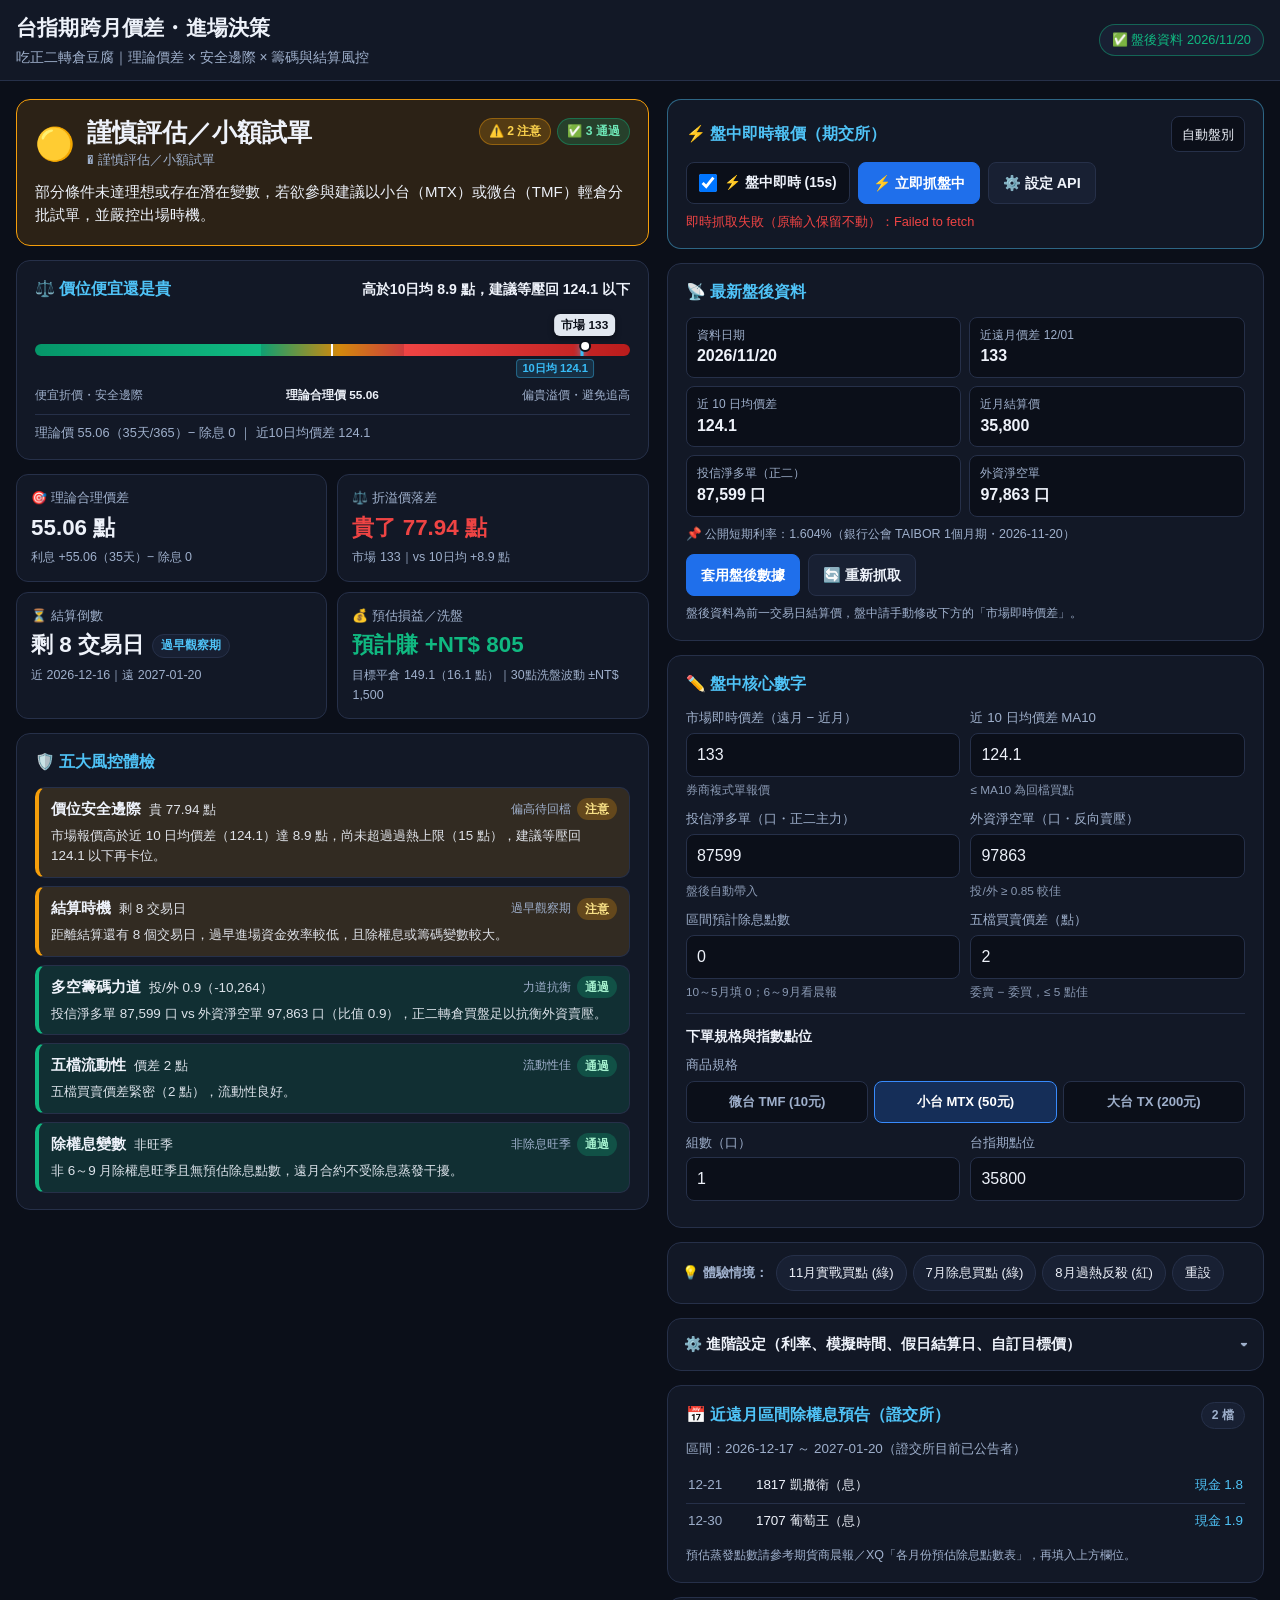
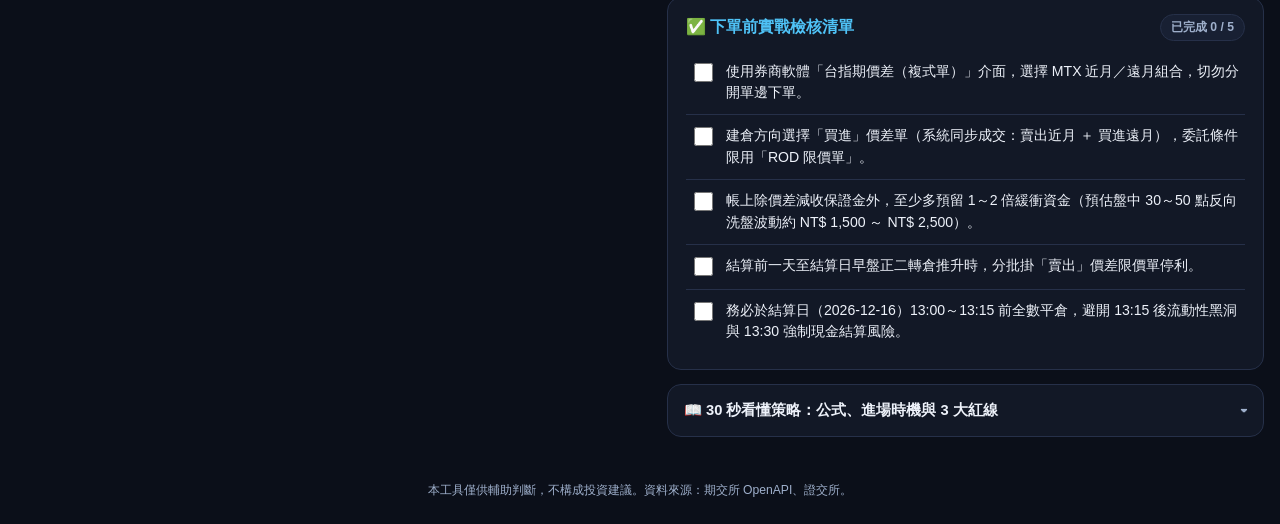
==== index.html @ 95609720 "Auto-fetch TAIBOR 1M short-term interest rate in fetch_data.py and UI" ====
<!DOCTYPE html>
<html lang="zh-TW">
<head>
  <meta charset="UTF-8" />
  <meta name="viewport" content="width=device-width, initial-scale=1.0, viewport-fit=cover" />
  <title>台指期跨月價差 | 進場決策工具</title>
  <link rel="icon" type="image/png" sizes="192x192" href="assets/icon-192.png?v=8" />
  <link rel="apple-touch-icon" sizes="180x180" href="assets/apple-touch-icon.png?v=8" />
  <link rel="manifest" href="manifest.json?v=8" />
  <meta name="theme-color" content="#121826" />
  <meta name="apple-mobile-web-app-capable" content="yes" />
  <meta name="mobile-web-app-capable" content="yes" />
  <meta name="apple-mobile-web-app-status-bar-style" content="black-translucent" />
  <meta name="apple-mobile-web-app-title" content="跨月價差" />
  <meta property="og:title" content="台指期跨月價差（吃正二轉倉豆腐）進場決策工具" />
  <link rel="stylesheet" href="index.css?v=8" />
</head>
<body>
  <header class="app-header">
    <div class="header-inner">
      <div>
        <h1>台指期跨月價差・進場決策</h1>
        <p class="subtitle">吃正二轉倉豆腐｜理論價差 × 安全邊際 × 籌碼與結算風控</p>
      </div>
      <div class="data-status" id="data-status">盤後資料載入中...</div>
    </div>
  </header>

  <nav class="mobile-sticky" aria-label="手機即時狀態與快速導覽">
    <a href="#sec-signal" class="live-mini-bar" id="live-mini-bar">
      <span id="mini-signal-text">計算中...</span>
      <span class="mini-jump">看結論 ↑</span>
    </a>
    <div class="quick-nav">
      <a href="#sec-signal">🚦 結論</a>
      <a href="#sec-inputs">✏️ 輸入</a>
      <a href="#sec-factors">🛡️ 體檢</a>
      <a href="#sec-exdiv">📅 除息</a>
      <a href="#sec-checklist">✅ 清單</a>
    </div>
  </nav>

  <main class="layout">
    <!-- 左側（手機最上方）：結論儀表板 -->
    <section class="col results" id="sec-signal">
      <div id="signal-banner" class="signal-banner">
        <div class="hero-top">
          <div class="hero-verdict">
            <span class="hero-dot" id="signal-dot" aria-hidden="true">🔴</span>
            <div>
              <div class="hero-title" id="signal-short">計算中...</div>
              <div class="hero-sub-badge" id="signal-label">評估中</div>
            </div>
          </div>
          <div class="hero-counts" id="hero-counts"></div>
        </div>
        <div class="signal-desc" id="action-summary"></div>
      </div>

      <!-- 視覺化價差溫度計 -->
      <div class="card gauge-card">
        <div class="gauge-header">
          <h2>⚖️ 價位便宜還是貴</h2>
          <span class="gauge-plain" id="gauge-plain">--</span>
        </div>
        <div class="gauge-wrap">
          <div class="gauge-pin" id="gauge-pin" style="left: 50%;">
            <span class="gauge-pin-label" id="gauge-pin-label">市場 --</span>
            <span class="gauge-pin-dot"></span>
          </div>
          <div class="gauge-track">
            <div class="gauge-zone cheap"></div>
            <div class="gauge-zone fair"></div>
            <div class="gauge-zone pricey"></div>
            <div class="gauge-center-tick"></div>
            <div class="gauge-ma10-tick hidden" id="gauge-ma10-tick"></div>
          </div>
          <div class="gauge-ma10-row hidden" id="gauge-ma10-row">
            <span class="gauge-ma10-tag" id="gauge-ma10-tag">10日均 --</span>
          </div>
          <div class="gauge-scale">
            <span class="g-left">便宜折價・安全邊際</span>
            <span class="g-mid" id="gauge-mid-label">理論合理價 --</span>
            <span class="g-right">偏貴溢價・避免追高</span>
          </div>
        </div>
        <div class="gauge-formula" id="gauge-formula">理論價 -- = 資金利息 -- − 預計除息 --</div>
      </div>

      <!-- 4 張重點指標卡 -->
      <div class="metrics">
        <div class="metric">
          <div class="m-label">🎯 理論合理價差</div>
          <div class="m-value" id="m-theory">--</div>
          <div class="m-sub" id="m-theory-sub">--</div>
        </div>
        <div class="metric">
          <div class="m-label">⚖️ 折溢價落差</div>
          <div class="m-value" id="m-disc">--</div>
          <div class="m-sub" id="m-disc-sub">--</div>
        </div>
        <div class="metric">
          <div class="m-label">⏳ 結算倒數</div>
          <div class="m-value-row">
            <span class="m-value" id="m-days">--</span>
            <span class="phase-pill" id="m-phase">--</span>
          </div>
          <div class="m-sub" id="m-days-sub">--</div>
        </div>
        <div class="metric">
          <div class="m-label">💰 預估損益／洗盤</div>
          <div class="m-value" id="m-profit">--</div>
          <div class="m-sub" id="m-profit-sub">--</div>
        </div>
      </div>

      <!-- 五大風控體檢表 -->
      <div class="card" id="sec-factors">
        <h2>🛡️ 五大風控體檢</h2>
        <div id="checks-list" class="checks-list"></div>
      </div>
    </section>

    <!-- 右側（手機下方）：輸入與操作區 -->
    <section class="col inputs" id="sec-inputs">
      <div id="sim-banner" class="sim-banner hidden">
        <span id="sim-banner-text">🧪 目前為模擬情境</span>
        <button type="button" class="btn-sim-exit" id="btn-exit-sim">切回今日實況</button>
      </div>

      <!-- 盤中即時報價卡片 -->
      <div class="card live-card">
        <div class="live-header">
          <h2>⚡ 盤中即時報價（期交所）</h2>
          <select id="live-session" class="live-session-select" aria-label="盤別">
            <option value="auto">自動盤別</option>
            <option value="day">日盤</option>
            <option value="night">夜盤</option>
          </select>
        </div>

        <div class="live-controls">
          <label class="live-toggle">
            <input type="checkbox" id="chk-live-poll" />
            <span>⚡ 盤中即時 (15s)</span>
          </label>
          <button type="button" class="btn primary" id="btn-fetch-live">⚡ 立即抓盤中</button>
          <button type="button" class="btn" id="btn-toggle-api">⚙️ 設定 API</button>
        </div>

        <div id="live-quote-box" class="live-quote-box hidden">
          <div class="live-quote-head">
            <span id="live-quote-name">--</span>
            <span id="live-quote-time">--</span>
          </div>
          <div class="live-quote-grid">
            <div class="kv">
              <div class="k">跨月報價</div>
              <div class="v" id="lq-spread">--</div>
              <div class="s" id="lq-spread-sub">--</div>
            </div>
            <div class="kv">
              <div class="k">委買 / 委賣</div>
              <div class="v" id="lq-ba">--</div>
              <div class="s" id="lq-ba-sub">--</div>
            </div>
            <div class="kv">
              <div class="k">即時五檔價差</div>
              <div class="v" id="lq-gap">--</div>
            </div>
            <div class="kv">
              <div class="k">近月 / 遠月</div>
              <div class="v" id="lq-legs">--</div>
            </div>
          </div>
        </div>

        <div id="live-status-msg" class="live-status-msg muted">盤中即時報價連線中...</div>

        <div id="live-api-panel" class="live-api-panel hidden">
          <label>Cloudflare Worker 網址
            <input type="url" inputmode="url" id="live-api-url" placeholder="https://tx-spread-live-proxy.<你的帳號>.workers.dev" />
          </label>
          <div class="btn-row">
            <button type="button" class="btn primary" id="btn-save-api">儲存並抓取</button>
            <button type="button" class="btn" id="btn-reset-api">重設預設網址</button>
          </div>
          <p class="hint">需先部署 <code>worker/taifex-proxy.js</code> 到免費 Cloudflare Worker（約 2 分鐘），網址會自動儲存在這支手機。</p>
        </div>
      </div>

      <div class="card market-card">
        <h2>📡 最新盤後資料</h2>
        <div id="market-summary" class="market-summary muted">載入中...</div>
        <div id="market-rate-line" class="hint"></div>
        <div class="btn-row">
          <button type="button" class="btn primary" id="btn-apply-market">套用盤後數據</button>
          <button type="button" class="btn" id="btn-refresh-market">🔄 重新抓取</button>
        </div>
        <p class="hint">盤後資料為前一交易日結算價，盤中請手動修改下方的「市場即時價差」。</p>
      </div>

      <form id="eval-form" onsubmit="event.preventDefault();">
        <div class="card">
          <h2>✏️ 盤中核心數字</h2>
          <div class="row">
            <label>市場即時價差（遠月 − 近月）
              <input type="number" inputmode="decimal" id="marketSpread" step="1" />
              <span class="field-tip">券商複式單報價</span>
            </label>
            <label>近 10 日均價差 MA10
              <input type="number" inputmode="decimal" id="ma10Spread" step="0.1" placeholder="選填" />
              <span class="field-tip">≤ MA10 為回檔買點</span>
            </label>
          </div>
          <div class="row">
            <label>投信淨多單（口・正二主力）
              <input type="number" inputmode="numeric" id="trustNetLong" step="500" placeholder="選填" />
              <span class="field-tip">盤後自動帶入</span>
            </label>
            <label>外資淨空單（口・反向賣壓）
              <input type="number" inputmode="numeric" id="foreignNetShort" step="500" />
              <span class="field-tip">投/外 ≥ 0.85 較佳</span>
            </label>
          </div>
          <div class="row">
            <label>區間預計除息點數
              <input type="number" inputmode="decimal" id="expectedExDivPoints" step="1" min="0" />
              <span class="field-tip">10～5月填 0；6～9月看晨報</span>
            </label>
            <label>五檔買賣價差（點）
              <input type="number" inputmode="decimal" id="bidAskGap" step="1" min="0" />
              <span class="field-tip">委賣 − 委買，≤ 5 點佳</span>
            </label>
          </div>

          <div class="divider"></div>
          <div class="sub-heading">下單規格與指數點位</div>
          <div class="seg-wrap">
            <span class="seg-label">商品規格</span>
            <div class="seg-group" role="group" aria-label="商品規格">
              <button type="button" class="seg-btn" data-contract="TMF">微台 TMF (10元)</button>
              <button type="button" class="seg-btn active" data-contract="MTX">小台 MTX (50元)</button>
              <button type="button" class="seg-btn" data-contract="TX">大台 TX (200元)</button>
            </div>
            <select id="contractType" class="visually-hidden" aria-hidden="true" tabindex="-1">
              <option value="TMF">微台 TMF</option>
              <option value="MTX" selected>小台 MTX</option>
              <option value="TX">大台 TX</option>
            </select>
          </div>
          <div class="row">
            <label>組數（口）
              <input type="number" inputmode="numeric" id="contracts" min="1" />
            </label>
            <label>台指期點位
              <input type="number" inputmode="decimal" id="indexLevel" step="10" />
            </label>
          </div>
        </div>

        <div class="card preset-card">
          <div class="preset-bar">
            <span class="preset-title">💡 體驗情境：</span>
            <div class="chips">
              <button type="button" class="chip" data-preset="nov_actual">11月實戰買點 (綠)</button>
              <button type="button" class="chip" data-preset="july_discount">7月除息買點 (綠)</button>
              <button type="button" class="chip" data-preset="aug_overheated">8月過熱反殺 (紅)</button>
              <button type="button" class="chip" data-preset="reset">重設</button>
            </div>
          </div>
        </div>

        <details class="card collapsible" id="advanced-panel">
          <summary class="collapse-summary">
            <span>⚙️ 進階設定（利率、模擬時間、假日結算日、自訂目標價）</span>
            <span id="adv-badge" class="adv-badge hidden">已自訂</span>
          </summary>
          <div class="collapse-body">
            <div class="row stack-sm">
              <label>評估時間（空白＝現在）
                <input type="datetime-local" id="evalDatetime" />
              </label>
              <label>近月結算日覆寫（遇假日）
                <input type="date" id="nearSettlementOverride" />
              </label>
            </div>
            <div class="row">
              <label>無風險年利率 (%)
                <input type="number" inputmode="decimal" id="annualRatePct" step="0.001" />
              </label>
              <label>自訂目標平倉價差
                <input type="number" inputmode="decimal" id="targetExitSpread" step="1" placeholder="預設理論 +25" />
              </label>
            </div>
            <label class="check">
              <input type="checkbox" id="exDivDatesConfirmed" />
              <span>主要權值股除息日均已公告（非除權息季保持勾選）</span>
            </label>
          </div>
        </details>
      </form>

      <div class="card" id="sec-exdiv">
        <div class="card-title-row">
          <h2>📅 近遠月區間除權息預告（證交所）</h2>
          <span class="count-pill" id="exdiv-count">-- 檔</span>
        </div>
        <div id="exdiv-window" class="muted"></div>
        <div id="exdiv-list" class="exdiv-list"></div>
        <p class="hint">預估蒸發點數請參考期貨商晨報／XQ「各月份預估除息點數表」，再填入上方欄位。</p>
      </div>

      <div class="card" id="sec-checklist">
        <div class="card-title-row">
          <h2>✅ 下單前實戰檢核清單</h2>
          <span class="count-pill" id="checklist-progress">已完成 0 / 5</span>
        </div>
        <ul id="checklist" class="checklist"></ul>
      </div>

      <details class="card collapsible guide-card">
        <summary class="collapse-summary">
          <span>📖 30 秒看懂策略：公式、進場時機與 3 大紅線</span>
        </summary>
        <div class="collapse-body guide-body">
          <p><strong>1. 雙軌價位判斷（理論價 ＋ 近 10 日均價差）</strong><br />
            <code>理論跨月價差 = 資金成本（指數 × 年利率 × 結算間隔天數 ÷ 365） − 區間預計除息點數</code><br />
            • <strong>價值折價買點</strong>：報價低於理論價，具絕對安全邊際。<br />
            • <strong>回檔買點</strong>：正價差常態下若壓回至「近 10 日均價差（MA10）」以下，代表短線沒追高，也屬於安全卡位區。
          </p>
          <p><strong>2. 多空籌碼拔河（投信多 vs 外資空）</strong><br />
            正二 ETF 轉倉主力反映在「投信淨多單」，當 <strong>投信淨多 ÷ 外資淨空 ≥ 0.85</strong> 時買盤足以抗衡；若遠低於 0.70 且外資多壓 1.5 萬口以上，就容易遭反向輾壓。
          </p>
          <p><strong>3. 絕對不能碰的 3 個紅線</strong><br />
            ① <strong>結算日 13:15 後</strong>：五檔稀疏滑價大，13:30 未平倉會留下純遠月多單裸露風險。<br />
            ② <strong>短線過熱追高</strong>：同時高於理論價且超漲近 10 日均價差（超過動態過熱上限），或<strong>五檔跳空 ≥ 15 點</strong>。<br />
            ③ <strong>外資籌碼壓制</strong>：投信買盤顯著不敵外資空單且缺乏折價保護。
          </p>
        </div>
      </details>
    </section>
  </main>

  <footer class="footer">本工具僅供輔助判斷，不構成投資建議。資料來源：期交所 OpenAPI、證交所。</footer>

  <script src="engine.js?v=8"></script>
  <script src="app.js?v=8"></script>
</body>
</html>
---- index.css ----
:root {
  --bg: #0b0f19;
  --panel: #121826;
  --panel-2: #182033;
  --border: #263049;
  --text: #eef2fa;
  --muted: #9fb0cc;
  --accent: #4fc3f7;
  --green: #10b981;
  --yellow: #f59e0b;
  --red: #ef4444;
  --green-bg: rgba(16, 185, 129, 0.14);
  --yellow-bg: rgba(245, 158, 11, 0.14);
  --red-bg: rgba(239, 68, 68, 0.15);
}

* { box-sizing: border-box; }
html { scroll-behavior: smooth; scroll-padding-top: 112px; }

body {
  margin: 0;
  background: var(--bg);
  color: var(--text);
  font-family: -apple-system, BlinkMacSystemFont, "Segoe UI", "PingFang TC", "Noto Sans TC", "Microsoft JhengHei", sans-serif;
  line-height: 1.55;
  -webkit-text-size-adjust: 100%;
  font-variant-numeric: tabular-nums;
}

.visually-hidden {
  position: absolute;
  width: 1px;
  height: 1px;
  overflow: hidden;
  clip: rect(0, 0, 0, 0);
  white-space: nowrap;
}

.hidden { display: none !important; }

/* Header */
.app-header {
  background: var(--panel);
  border-bottom: 1px solid var(--border);
  padding: calc(12px + env(safe-area-inset-top)) 16px 12px;
}
.header-inner {
  max-width: 1280px;
  margin: 0 auto;
  display: flex;
  justify-content: space-between;
  align-items: center;
  gap: 12px;
  flex-wrap: wrap;
}
.app-header h1 { margin: 0; font-size: 1.32rem; letter-spacing: 0.01em; }
.subtitle { margin: 2px 0 0; color: var(--muted); font-size: 0.86rem; }
.data-status {
  font-size: 0.8rem;
  color: var(--muted);
  background: var(--panel-2);
  border: 1px solid var(--border);
  border-radius: 999px;
  padding: 5px 12px;
}
.data-status.ok { color: var(--green); border-color: rgba(16,185,129,.45); }
.data-status.err { color: var(--yellow); border-color: rgba(245,158,11,.45); }

/* Mobile sticky bar (<= 900px) */
.mobile-sticky {
  display: none;
  position: sticky;
  top: 0;
  z-index: 30;
  background: rgba(11, 15, 25, 0.96);
  backdrop-filter: blur(8px);
  border-bottom: 1px solid var(--border);
}
.live-mini-bar {
  display: flex;
  justify-content: space-between;
  align-items: center;
  gap: 8px;
  padding: 7px 12px;
  font-size: 0.83rem;
  font-weight: 600;
  color: var(--text);
  text-decoration: none;
  border-bottom: 1px solid rgba(38, 48, 73, 0.7);
}
.live-mini-bar.sig-green { background: rgba(16, 185, 129, 0.16); color: #6ee7b7; }
.live-mini-bar.sig-yellow { background: rgba(245, 158, 11, 0.16); color: #fcd34d; }
.live-mini-bar.sig-red { background: rgba(239, 68, 68, 0.17); color: #fca5a5; }
.mini-jump { font-size: 0.75rem; opacity: 0.9; flex-shrink: 0; }

.quick-nav {
  display: flex;
  justify-content: space-between;
  gap: 4px;
  padding: 7px 8px;
}
.quick-nav a {
  flex: 1 1 0;
  text-align: center;
  color: var(--text);
  text-decoration: none;
  font-size: 0.78rem;
  padding: 6px 4px;
  border-radius: 999px;
  background: var(--panel-2);
  border: 1px solid var(--border);
  white-space: nowrap;
}

/* Main Grid */
.layout {
  max-width: 1280px;
  margin: 0 auto;
  padding: 18px 16px;
  display: grid;
  grid-template-columns: 1.06fr 1fr;
  gap: 18px;
  align-items: start;
}
.results { position: sticky; top: 16px; }

.card {
  background: var(--panel);
  border: 1px solid var(--border);
  border-radius: 14px;
  padding: 16px 18px;
  margin-bottom: 14px;
}
.card h2 { margin: 0 0 12px; font-size: 1rem; color: var(--accent); }
.card-title-row {
  display: flex;
  justify-content: space-between;
  align-items: center;
  gap: 8px;
  margin-bottom: 10px;
}
.card-title-row h2 { margin: 0; }
.count-pill {
  font-size: 0.76rem;
  font-weight: 600;
  padding: 3px 10px;
  border-radius: 999px;
  background: var(--panel-2);
  border: 1px solid var(--border);
  color: var(--muted);
  white-space: nowrap;
}
.count-pill.done { color: var(--green); border-color: rgba(16,185,129,.45); }

/* Hero Signal Banner */
.signal-banner {
  border-radius: 14px;
  padding: 18px;
  margin-bottom: 14px;
  border: 1.5px solid var(--border);
  background: var(--panel);
}
.signal-banner.sig-green { background: var(--green-bg); border-color: var(--green); }
.signal-banner.sig-yellow { background: var(--yellow-bg); border-color: var(--yellow); }
.signal-banner.sig-red { background: var(--red-bg); border-color: var(--red); }

.hero-top {
  display: flex;
  justify-content: space-between;
  align-items: flex-start;
  gap: 12px;
  flex-wrap: wrap;
}
.hero-verdict {
  display: flex;
  align-items: center;
  gap: 12px;
}
.hero-dot { font-size: 2rem; line-height: 1; }
.hero-title { font-size: 1.55rem; font-weight: 800; line-height: 1.2; }
.hero-sub-badge { font-size: 0.82rem; color: var(--muted); margin-top: 2px; }
.hero-counts { display: flex; gap: 6px; flex-wrap: wrap; }
.h-pill {
  font-size: 0.76rem;
  font-weight: 600;
  padding: 3px 9px;
  border-radius: 999px;
  border: 1px solid transparent;
}
.h-pill.block { background: rgba(239,68,68,.2); color: #fca5a5; border-color: rgba(239,68,68,.4); }
.h-pill.warn { background: rgba(245,158,11,.2); color: #fcd34d; border-color: rgba(245,158,11,.4); }
.h-pill.pass { background: rgba(16,185,129,.2); color: #6ee7b7; border-color: rgba(16,185,129,.4); }
.signal-desc { font-size: 0.94rem; margin-top: 10px; color: var(--text); }

/* Spread Valuation Gauge */
.gauge-header {
  display: flex;
  justify-content: space-between;
  align-items: baseline;
  gap: 8px;
  flex-wrap: wrap;
  margin-bottom: 12px;
}
.gauge-header h2 { margin: 0; }
.gauge-plain { font-size: 0.88rem; font-weight: 600; color: var(--text); }

.gauge-wrap { position: relative; padding-top: 30px; }
.gauge-pin {
  position: absolute;
  top: 0;
  transform: translateX(-50%);
  display: flex;
  flex-direction: column;
  align-items: center;
  transition: left 0.2s ease;
  z-index: 2;
  pointer-events: none;
}
.gauge-pin-label {
  background: #e2e8f0;
  color: #0b0f19;
  font-size: 0.74rem;
  font-weight: 700;
  padding: 2px 7px;
  border-radius: 6px;
  white-space: nowrap;
  box-shadow: 0 2px 6px rgba(0,0,0,.45);
}
.gauge-pin-dot {
  width: 12px;
  height: 12px;
  border-radius: 50%;
  background: #fff;
  border: 2.5px solid #0b0f19;
  margin-top: 4px;
}
.gauge-track {
  position: relative;
  height: 12px;
  border-radius: 999px;
  overflow: hidden;
  display: grid;
  grid-template-columns: 38% 24% 38%;
  background: var(--bg);
}
.gauge-zone.cheap { background: linear-gradient(90deg, #059669, #10b981); }
.gauge-zone.fair { background: linear-gradient(90deg, #10b981, #f59e0b 55%, #ef4444); opacity: 0.85; }
.gauge-zone.pricey { background: linear-gradient(90deg, #ef4444, #b91c1c); }
.gauge-center-tick {
  position: absolute;
  left: 50%;
  top: -2px;
  bottom: -2px;
  width: 2px;
  background: #fff;
  transform: translateX(-50%);
}
.gauge-ma10-tick {
  position: absolute;
  top: -2px;
  bottom: -2px;
  width: 3px;
  background: #38bdf8;
  box-shadow: 0 0 6px rgba(56, 189, 248, 0.9);
  transform: translateX(-50%);
  z-index: 1;
}
.gauge-ma10-row {
  position: relative;
  height: 20px;
  margin-top: 3px;
}
.gauge-ma10-tag {
  position: absolute;
  top: 0;
  transform: translateX(-50%);
  font-size: 0.7rem;
  font-weight: 700;
  color: #38bdf8;
  background: rgba(56, 189, 248, 0.14);
  border: 1px solid rgba(56, 189, 248, 0.4);
  border-radius: 4px;
  padding: 0 5px;
  white-space: nowrap;
}
.gauge-scale {
  display: flex;
  justify-content: space-between;
  gap: 6px;
  margin-top: 7px;
  font-size: 0.74rem;
  color: var(--muted);
}
.g-mid { color: var(--text); font-weight: 600; text-align: center; }
.g-right { text-align: right; }
.gauge-formula {
  margin-top: 10px;
  padding-top: 8px;
  border-top: 1px solid var(--border);
  font-size: 0.8rem;
  color: var(--muted);
}

/* 4 Key Metric Cards */
.metrics {
  display: grid;
  grid-template-columns: repeat(2, 1fr);
  gap: 10px;
  margin-bottom: 14px;
}
.metric {
  background: var(--panel);
  border: 1px solid var(--border);
  border-radius: 12px;
  padding: 13px 14px;
  min-width: 0;
}
.m-label { font-size: 0.8rem; color: var(--muted); }
.m-value-row { display: flex; align-items: center; gap: 8px; flex-wrap: wrap; }
.m-value { font-size: 1.4rem; font-weight: 700; margin: 3px 0; word-break: break-word; }
.m-sub { font-size: 0.78rem; color: var(--muted); }
.pos { color: var(--green); }
.neg { color: var(--red); }

.phase-pill {
  font-size: 0.72rem;
  font-weight: 600;
  padding: 2px 8px;
  border-radius: 999px;
  background: var(--panel-2);
  border: 1px solid var(--border);
  color: var(--accent);
}

/* 5-Dimension Checks */
.checks-list { display: flex; flex-direction: column; gap: 8px; }
.check-row {
  background: var(--panel-2);
  border: 1px solid var(--border);
  border-left: 4px solid var(--border);
  border-radius: 10px;
  padding: 10px 12px;
}
.check-row.block { background: var(--red-bg); border-left-color: var(--red); }
.check-row.warn { background: var(--yellow-bg); border-left-color: var(--yellow); }
.check-row.pass { background: var(--green-bg); border-left-color: var(--green); }

.check-head {
  display: flex;
  justify-content: space-between;
  align-items: center;
  gap: 8px;
  flex-wrap: wrap;
}
.check-left { display: flex; align-items: baseline; gap: 8px; flex-wrap: wrap; }
.check-title { font-weight: 700; font-size: 0.92rem; }
.check-metric { font-size: 0.84rem; color: var(--text); opacity: 0.92; }
.check-badges { display: flex; align-items: center; gap: 6px; }
.status-tag {
  font-size: 0.73rem;
  font-weight: 700;
  padding: 2px 8px;
  border-radius: 999px;
}
.status-tag.block { background: rgba(239,68,68,.25); color: #fecaca; }
.status-tag.warn { background: rgba(245,158,11,.25); color: #fde68a; }
.status-tag.pass { background: rgba(16,185,129,.25); color: #a7f3d0; }
.sub-badge { font-size: 0.76rem; color: var(--muted); }
.check-summary { margin-top: 5px; font-size: 0.84rem; color: var(--text); opacity: 0.92; }

/* Simulation Banner */
.sim-banner {
  display: flex;
  justify-content: space-between;
  align-items: center;
  gap: 10px;
  background: rgba(56, 189, 248, 0.14);
  border: 1px solid rgba(56, 189, 248, 0.55);
  color: #bae6fd;
  border-radius: 12px;
  padding: 10px 14px;
  margin-bottom: 14px;
  font-size: 0.86rem;
  font-weight: 600;
}
.btn-sim-exit {
  background: #0284c7;
  color: #fff;
  border: 0;
  border-radius: 8px;
  padding: 7px 12px;
  font-size: 0.82rem;
  font-weight: 600;
  cursor: pointer;
  white-space: nowrap;
}

/* Inputs & Forms */
.row { display: grid; grid-template-columns: 1fr 1fr; gap: 10px; margin-bottom: 10px; }
label { display: flex; flex-direction: column; gap: 4px; font-size: 0.83rem; color: var(--muted); min-width: 0; }
.field-tip { font-size: 0.74rem; color: var(--muted); opacity: 0.85; }
input[type="number"], input[type="date"], input[type="datetime-local"], input[type="url"], select {
  width: 100%;
  min-width: 0;
  min-height: 44px;
  background: var(--bg);
  color: var(--text);
  border: 1px solid var(--border);
  border-radius: 8px;
  padding: 10px;
  font-size: 16px;
  -webkit-appearance: none;
  appearance: none;
}
input:focus, select:focus { outline: none; border-color: var(--accent); }

.divider { height: 1px; background: var(--border); margin: 12px 0; }
.sub-heading { font-size: 0.86rem; font-weight: 700; color: var(--text); margin-bottom: 8px; }

.seg-wrap { margin-bottom: 10px; }
.seg-label { display: block; font-size: 0.82rem; color: var(--muted); margin-bottom: 5px; }
.seg-group {
  display: grid;
  grid-template-columns: repeat(3, 1fr);
  gap: 6px;
}
.seg-btn {
  min-height: 42px;
  padding: 8px 6px;
  border-radius: 8px;
  border: 1px solid var(--border);
  background: var(--bg);
  color: var(--muted);
  font-size: 0.82rem;
  font-weight: 600;
  cursor: pointer;
}
.seg-btn.active {
  background: rgba(31, 111, 235, 0.25);
  border-color: #388bfd;
  color: #fff;
}

.check { flex-direction: row; align-items: center; gap: 10px; color: var(--text); font-size: 0.88rem; min-height: 40px; cursor: pointer; }
.check input { width: 20px; height: 20px; flex-shrink: 0; }

.btn-row { display: flex; gap: 8px; flex-wrap: wrap; margin-top: 10px; }
.btn {
  min-height: 42px;
  border: 1px solid var(--border);
  background: var(--panel-2);
  color: var(--text);
  border-radius: 8px;
  padding: 10px 14px;
  font-size: 0.9rem;
  font-weight: 600;
  cursor: pointer;
}
.btn.primary { background: #1f6feb; border-color: #1f6feb; color: #fff; }
.btn:active { transform: scale(0.98); }

/* Presets */
.preset-card { padding: 12px 14px; }
.preset-bar { display: flex; align-items: center; gap: 8px; flex-wrap: wrap; }
.preset-title { font-size: 0.84rem; color: var(--muted); font-weight: 600; }
.chips { display: flex; gap: 6px; flex-wrap: wrap; }
.chip {
  min-height: 36px;
  border: 1px solid var(--border);
  background: var(--panel-2);
  color: var(--text);
  border-radius: 999px;
  padding: 6px 12px;
  font-size: 0.82rem;
  cursor: pointer;
}
.chip:hover { border-color: var(--accent); }

/* Live Intraday Card */
.live-card { border-color: rgba(79, 195, 247, 0.45); }
.live-header {
  display: flex;
  justify-content: space-between;
  align-items: center;
  gap: 8px;
  margin-bottom: 10px;
}
.live-header h2 { margin: 0; }
.live-session-select {
  width: auto !important;
  min-height: 36px !important;
  padding: 5px 10px !important;
  font-size: 0.84rem !important;
}
.live-controls {
  display: flex;
  align-items: center;
  gap: 8px;
  flex-wrap: wrap;
}
.live-toggle {
  display: flex;
  flex-direction: row;
  align-items: center;
  gap: 7px;
  min-height: 42px;
  padding: 6px 12px;
  border-radius: 8px;
  border: 1px solid var(--border);
  background: var(--bg);
  color: var(--text);
  font-size: 0.86rem;
  font-weight: 600;
  cursor: pointer;
}
.live-toggle input { width: 18px; height: 18px; margin: 0; }
.live-quote-box {
  margin-top: 12px;
  background: var(--bg);
  border: 1px solid var(--border);
  border-radius: 10px;
  padding: 10px 12px;
}
.live-quote-head {
  display: flex;
  justify-content: space-between;
  align-items: center;
  gap: 8px;
  font-size: 0.82rem;
  font-weight: 700;
  color: var(--accent);
  margin-bottom: 8px;
}
.live-quote-grid {
  display: grid;
  grid-template-columns: repeat(2, 1fr);
  gap: 8px;
}
.live-quote-grid .kv {
  background: var(--panel-2);
  border: 1px solid var(--border);
  border-radius: 8px;
  padding: 8px 10px;
}
.live-quote-grid .k { font-size: 0.74rem; color: var(--muted); }
.live-quote-grid .v { font-size: 1.02rem; font-weight: 700; }
.live-quote-grid .s { font-size: 0.74rem; color: var(--muted); margin-top: 1px; }
.live-status-msg { margin-top: 8px; font-size: 0.8rem; }
.live-status-msg.ok { color: var(--green); }
.live-status-msg.err { color: var(--red); }
.live-api-panel {
  margin-top: 10px;
  padding-top: 10px;
  border-top: 1px solid var(--border);
}
.live-api-panel code {
  background: var(--bg);
  padding: 1px 5px;
  border-radius: 4px;
  color: var(--accent);
}

/* Market Summary */
.market-summary { display: grid; grid-template-columns: repeat(2, 1fr); gap: 8px; font-size: 0.86rem; }
.market-summary .kv { background: var(--bg); border: 1px solid var(--border); border-radius: 8px; padding: 8px 10px; }
.market-summary .k { color: var(--muted); font-size: 0.75rem; }
.market-summary .v { font-weight: 700; font-size: 1rem; }
.hint { color: var(--muted); font-size: 0.78rem; margin: 8px 0 0; }
.muted { color: var(--muted); font-size: 0.84rem; }

/* Collapsible Details */
.collapsible { padding: 0; overflow: hidden; }
.collapse-summary {
  list-style: none;
  display: flex;
  justify-content: space-between;
  align-items: center;
  gap: 8px;
  padding: 14px 16px;
  cursor: pointer;
  font-size: 0.92rem;
  font-weight: 700;
  color: var(--text);
  user-select: none;
}
.collapse-summary::-webkit-details-marker { display: none; }
.collapse-summary::after { content: "▾"; color: var(--muted); transition: transform 0.2s; }
details[open] .collapse-summary::after { transform: rotate(180deg); }
.collapse-body { padding: 0 16px 16px; border-top: 1px solid var(--border); padding-top: 12px; }
.adv-badge {
  font-size: 0.72rem;
  padding: 2px 8px;
  border-radius: 999px;
  background: rgba(56, 189, 248, 0.2);
  color: #7dd3fc;
  margin-left: auto;
}

.guide-body p { margin: 0 0 10px; font-size: 0.86rem; color: var(--text); }
.guide-body p:last-child { margin-bottom: 0; }
.guide-body code {
  display: inline-block;
  background: var(--bg);
  border: 1px solid var(--border);
  border-radius: 6px;
  padding: 3px 8px;
  margin: 4px 0;
  font-size: 0.82rem;
  color: var(--accent);
}

/* Ex-Dividend & Checklist */
.exdiv-list { margin-top: 8px; max-height: 240px; overflow-y: auto; }
.exdiv-item {
  display: grid;
  grid-template-columns: 60px 1fr auto;
  gap: 8px;
  padding: 7px 2px;
  border-bottom: 1px solid var(--border);
  font-size: 0.84rem;
}
.exdiv-item:last-child { border-bottom: none; }
.exdiv-item .d { color: var(--muted); }
.exdiv-item .c { text-align: right; color: var(--accent); }

.checklist { list-style: none; margin: 0; padding: 0; }
.checklist li { border-bottom: 1px solid var(--border); }
.checklist li:last-child { border-bottom: none; }
.checklist-row {
  display: flex;
  flex-direction: row;
  align-items: flex-start;
  gap: 10px;
  padding: 10px 4px;
  min-height: 44px;
  font-size: 0.88rem;
  color: var(--text);
  cursor: pointer;
}
.checklist-row input { width: 19px; height: 19px; margin-top: 2px; flex: 0 0 auto; }
.checklist-row.done span { color: var(--muted); text-decoration: line-through; opacity: 0.72; }

.footer {
  text-align: center;
  color: var(--muted);
  font-size: 0.76rem;
  padding: 12px 16px calc(24px + env(safe-area-inset-bottom));
}

@media (max-width: 900px) {
  .layout { grid-template-columns: 1fr; padding: 12px; gap: 12px; }
  .results { position: static; }
  .mobile-sticky { display: block; }
  .app-header h1 { font-size: 1.15rem; }
}

@media (max-width: 480px) {
  .row { grid-template-columns: 1fr 1fr; }
  .row.stack-sm { grid-template-columns: 1fr; }
  .m-value { font-size: 1.18rem; }
  .hero-title { font-size: 1.32rem; }
  .card { padding: 13px; }
  .seg-btn { font-size: 0.76rem; padding: 6px 4px; }
  .gauge-scale { font-size: 0.68rem; }
}
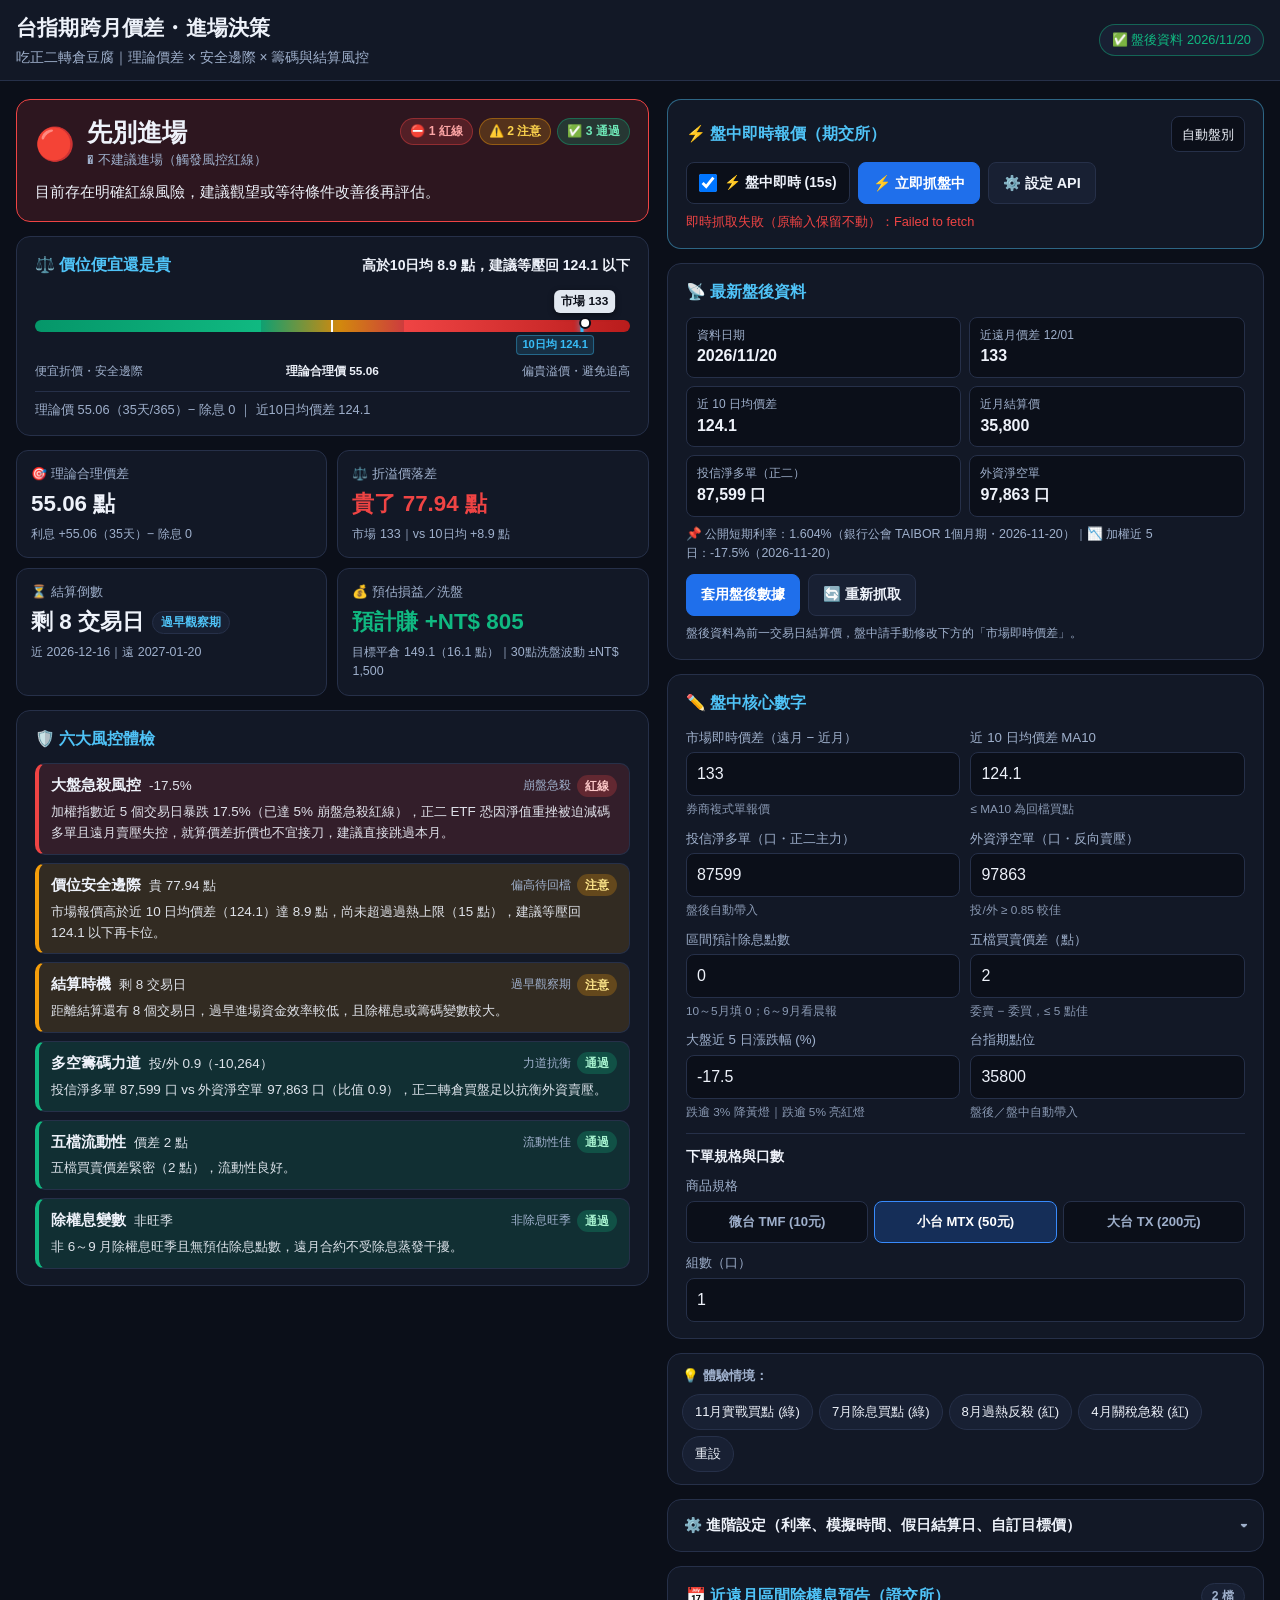
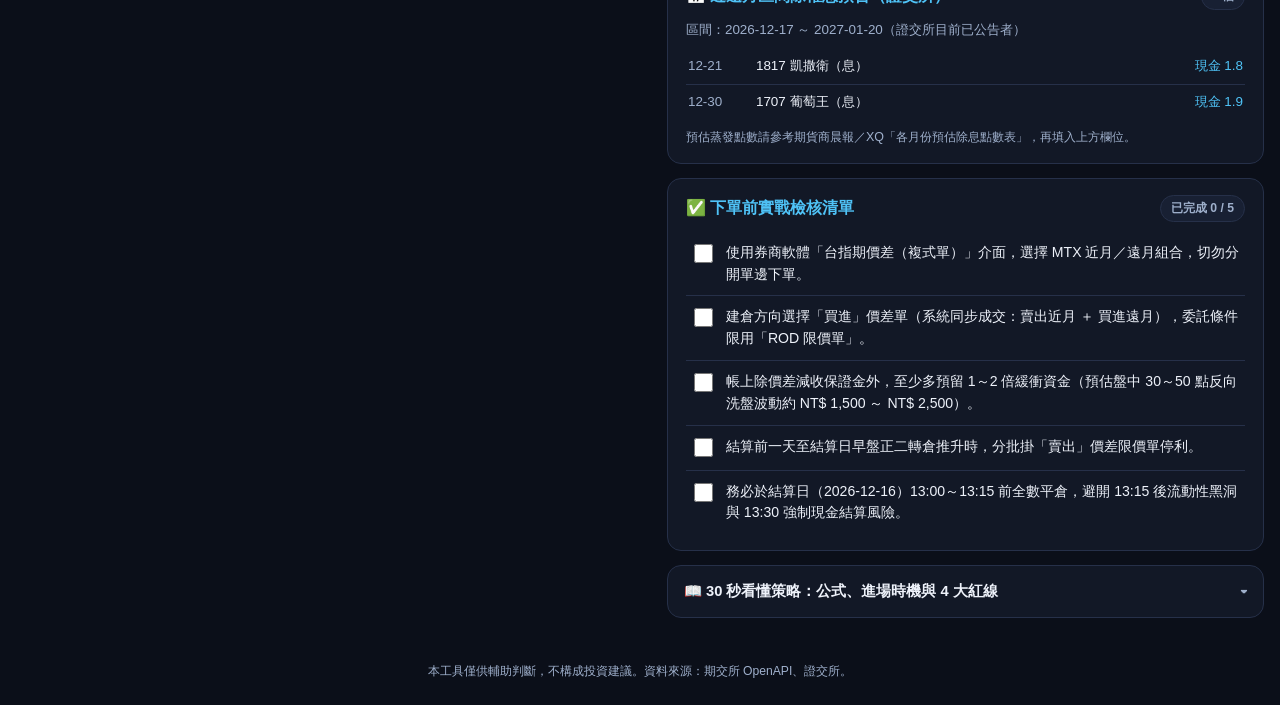
==== commit c2fc0667: "新增大盤近5日急殺自動降燈與除權高峰降口建議" ====
--- a/index.html
+++ b/index.html
@@ -4,16 +4,16 @@
   <meta charset="UTF-8" />
   <meta name="viewport" content="width=device-width, initial-scale=1.0, viewport-fit=cover" />
   <title>台指期跨月價差 | 進場決策工具</title>
-  <link rel="icon" type="image/png" sizes="192x192" href="assets/icon-192.png?v=8" />
-  <link rel="apple-touch-icon" sizes="180x180" href="assets/apple-touch-icon.png?v=8" />
-  <link rel="manifest" href="manifest.json?v=8" />
+  <link rel="icon" type="image/png" sizes="192x192" href="assets/icon-192.png?v=9" />
+  <link rel="apple-touch-icon" sizes="180x180" href="assets/apple-touch-icon.png?v=9" />
+  <link rel="manifest" href="manifest.json?v=9" />
   <meta name="theme-color" content="#121826" />
   <meta name="apple-mobile-web-app-capable" content="yes" />
   <meta name="mobile-web-app-capable" content="yes" />
   <meta name="apple-mobile-web-app-status-bar-style" content="black-translucent" />
   <meta name="apple-mobile-web-app-title" content="跨月價差" />
   <meta property="og:title" content="台指期跨月價差（吃正二轉倉豆腐）進場決策工具" />
-  <link rel="stylesheet" href="index.css?v=8" />
+  <link rel="stylesheet" href="index.css?v=9" />
 </head>
 <body>
   <header class="app-header">
@@ -114,9 +114,9 @@
         </div>
       </div>
 
-      <!-- 五大風控體檢表 -->
+      <!-- 六大風控體檢表 -->
       <div class="card" id="sec-factors">
-        <h2>🛡️ 五大風控體檢</h2>
+        <h2>🛡️ 六大風控體檢</h2>
         <div id="checks-list" class="checks-list"></div>
       </div>
     </section>
@@ -233,9 +233,19 @@
               <span class="field-tip">委賣 − 委買，≤ 5 點佳</span>
             </label>
           </div>
+          <div class="row">
+            <label>大盤近 5 日漲跌幅 (%)
+              <input type="number" inputmode="decimal" id="taiex5dChangePct" step="0.1" placeholder="選填" />
+              <span class="field-tip">跌逾 3% 降黃燈｜跌逾 5% 亮紅燈</span>
+            </label>
+            <label>台指期點位
+              <input type="number" inputmode="decimal" id="indexLevel" step="10" />
+              <span class="field-tip">盤後／盤中自動帶入</span>
+            </label>
+          </div>
 
           <div class="divider"></div>
-          <div class="sub-heading">下單規格與指數點位</div>
+          <div class="sub-heading">下單規格與口數</div>
           <div class="seg-wrap">
             <span class="seg-label">商品規格</span>
             <div class="seg-group" role="group" aria-label="商品規格">
@@ -249,14 +259,10 @@
               <option value="TX">大台 TX</option>
             </select>
           </div>
-          <div class="row">
-            <label>組數（口）
-              <input type="number" inputmode="numeric" id="contracts" min="1" />
-            </label>
-            <label>台指期點位
-              <input type="number" inputmode="decimal" id="indexLevel" step="10" />
-            </label>
-          </div>
+          <label>組數（口）
+            <input type="number" inputmode="numeric" id="contracts" min="1" />
+          </label>
+          <div id="size-cut-note" class="size-cut-note hidden"></div>
         </div>
 
         <div class="card preset-card">
@@ -266,6 +272,7 @@
               <button type="button" class="chip" data-preset="nov_actual">11月實戰買點 (綠)</button>
               <button type="button" class="chip" data-preset="july_discount">7月除息買點 (綠)</button>
               <button type="button" class="chip" data-preset="aug_overheated">8月過熱反殺 (紅)</button>
+              <button type="button" class="chip" data-preset="apr_crash">4月關稅急殺 (紅)</button>
               <button type="button" class="chip" data-preset="reset">重設</button>
             </div>
           </div>
@@ -321,7 +328,7 @@
 
       <details class="card collapsible guide-card">
         <summary class="collapse-summary">
-          <span>📖 30 秒看懂策略：公式、進場時機與 3 大紅線</span>
+          <span>📖 30 秒看懂策略：公式、進場時機與 4 大紅線</span>
         </summary>
         <div class="collapse-body guide-body">
           <p><strong>1. 雙軌價位判斷（理論價 ＋ 近 10 日均價差）</strong><br />
@@ -329,13 +336,14 @@
             • <strong>價值折價買點</strong>：報價低於理論價，具絕對安全邊際。<br />
             • <strong>回檔買點</strong>：正價差常態下若壓回至「近 10 日均價差（MA10）」以下，代表短線沒追高，也屬於安全卡位區。
           </p>
-          <p><strong>2. 多空籌碼拔河（投信多 vs 外資空）</strong><br />
-            正二 ETF 轉倉主力反映在「投信淨多單」，當 <strong>投信淨多 ÷ 外資淨空 ≥ 0.85</strong> 時買盤足以抗衡；若遠低於 0.70 且外資多壓 1.5 萬口以上，就容易遭反向輾壓。
+          <p><strong>2. 多空籌碼拔河（投信多 vs 外資空）與除權降口</strong><br />
+            正二 ETF 轉倉主力反映在「投信淨多單」，當 <strong>投信淨多 ÷ 外資淨空 ≥ 0.85</strong> 時買盤足以抗衡；另於 <strong>6～7 月或預計除息 ≥ 150 點高峰</strong>，自動提醒口數減半或降規格以控制除息估算波動。
           </p>
-          <p><strong>3. 絕對不能碰的 3 個紅線</strong><br />
+          <p><strong>3. 絕對不能碰的 4 個風控紅線</strong><br />
             ① <strong>結算日 13:15 後</strong>：五檔稀疏滑價大，13:30 未平倉會留下純遠月多單裸露風險。<br />
             ② <strong>短線過熱追高</strong>：同時高於理論價且超漲近 10 日均價差（超過動態過熱上限），或<strong>五檔跳空 ≥ 15 點</strong>。<br />
-            ③ <strong>外資籌碼壓制</strong>：投信買盤顯著不敵外資空單且缺乏折價保護。
+            ③ <strong>外資籌碼壓制</strong>：投信買盤顯著不敵外資空單且缺乏折價保護。<br />
+            ④ <strong>大盤近 5 日急殺</strong>：加權指數近 5 日跌逾 <strong>3%</strong> 自動降為黃燈警戒、跌逾 <strong>5%</strong> 直接亮紅燈，避免正二淨值重挫被迫減碼時盲目接刀。
           </p>
         </div>
       </details>
@@ -344,7 +352,7 @@
 
   <footer class="footer">本工具僅供輔助判斷，不構成投資建議。資料來源：期交所 OpenAPI、證交所。</footer>
 
-  <script src="engine.js?v=8"></script>
-  <script src="app.js?v=8"></script>
+  <script src="engine.js?v=9"></script>
+  <script src="app.js?v=9"></script>
 </body>
 </html>
--- a/index.css
+++ b/index.css
@@ -444,6 +444,18 @@
 .check { flex-direction: row; align-items: center; gap: 10px; color: var(--text); font-size: 0.88rem; min-height: 40px; cursor: pointer; }
 .check input { width: 20px; height: 20px; flex-shrink: 0; }
 
+.size-cut-note {
+  margin-top: 10px;
+  padding: 9px 12px;
+  border-radius: 9px;
+  background: var(--yellow-bg);
+  border: 1px solid rgba(245, 158, 11, 0.45);
+  border-left: 4px solid var(--yellow);
+  color: #fde68a;
+  font-size: 0.84rem;
+  font-weight: 600;
+}
+
 .btn-row { display: flex; gap: 8px; flex-wrap: wrap; margin-top: 10px; }
 .btn {
   min-height: 42px;
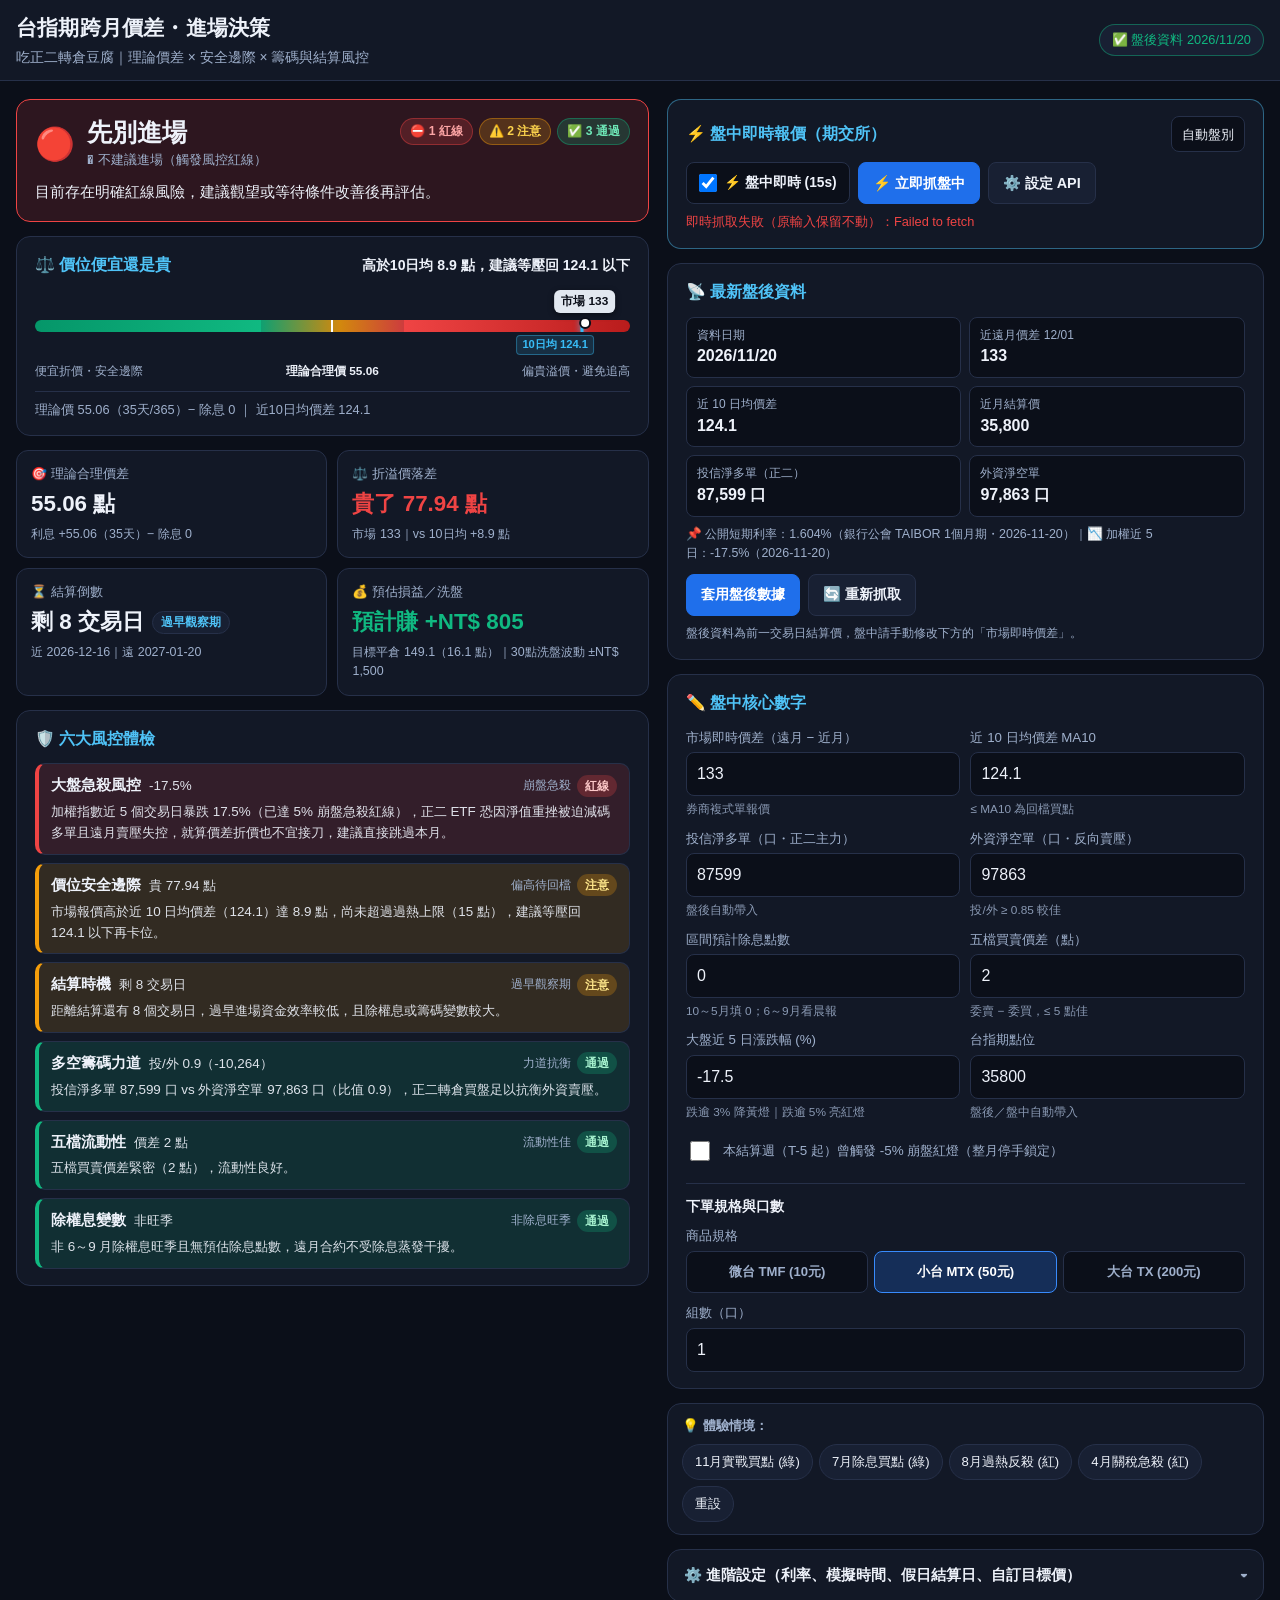
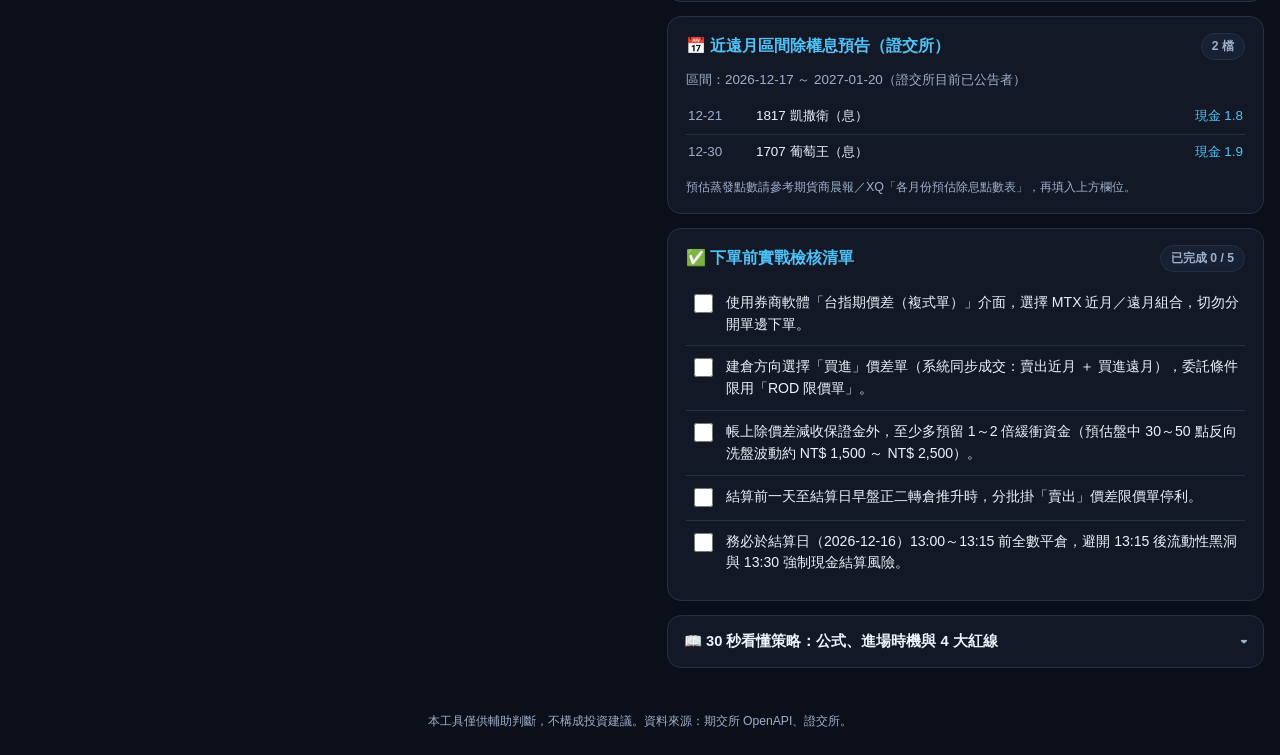
==== commit e6384eed: "新增超值加碼放大提醒與崩盤週整月停手鎖定" ====
--- a/index.html
+++ b/index.html
@@ -4,16 +4,16 @@
   <meta charset="UTF-8" />
   <meta name="viewport" content="width=device-width, initial-scale=1.0, viewport-fit=cover" />
   <title>台指期跨月價差 | 進場決策工具</title>
-  <link rel="icon" type="image/png" sizes="192x192" href="assets/icon-192.png?v=9" />
-  <link rel="apple-touch-icon" sizes="180x180" href="assets/apple-touch-icon.png?v=9" />
-  <link rel="manifest" href="manifest.json?v=9" />
+  <link rel="icon" type="image/png" sizes="192x192" href="assets/icon-192.png?v=10" />
+  <link rel="apple-touch-icon" sizes="180x180" href="assets/apple-touch-icon.png?v=10" />
+  <link rel="manifest" href="manifest.json?v=10" />
   <meta name="theme-color" content="#121826" />
   <meta name="apple-mobile-web-app-capable" content="yes" />
   <meta name="mobile-web-app-capable" content="yes" />
   <meta name="apple-mobile-web-app-status-bar-style" content="black-translucent" />
   <meta name="apple-mobile-web-app-title" content="跨月價差" />
   <meta property="og:title" content="台指期跨月價差（吃正二轉倉豆腐）進場決策工具" />
-  <link rel="stylesheet" href="index.css?v=9" />
+  <link rel="stylesheet" href="index.css?v=10" />
 </head>
 <body>
   <header class="app-header">
@@ -55,6 +55,7 @@
           <div class="hero-counts" id="hero-counts"></div>
         </div>
         <div class="signal-desc" id="action-summary"></div>
+        <div id="scale-up-banner" class="scale-up-banner hidden"></div>
       </div>
 
       <!-- 視覺化價差溫度計 -->
@@ -243,6 +244,10 @@
               <span class="field-tip">盤後／盤中自動帶入</span>
             </label>
           </div>
+          <label class="check crash-lock-check">
+            <input type="checkbox" id="crashWeekLocked" />
+            <span>本結算週（T-5 起）曾觸發 -5% 崩盤紅燈（整月停手鎖定）</span>
+          </label>
 
           <div class="divider"></div>
           <div class="sub-heading">下單規格與口數</div>
@@ -336,14 +341,14 @@
             • <strong>價值折價買點</strong>：報價低於理論價，具絕對安全邊際。<br />
             • <strong>回檔買點</strong>：正價差常態下若壓回至「近 10 日均價差（MA10）」以下，代表短線沒追高，也屬於安全卡位區。
           </p>
-          <p><strong>2. 多空籌碼拔河（投信多 vs 外資空）與除權降口</strong><br />
-            正二 ETF 轉倉主力反映在「投信淨多單」，當 <strong>投信淨多 ÷ 外資淨空 ≥ 0.85</strong> 時買盤足以抗衡；另於 <strong>6～7 月或預計除息 ≥ 150 點高峰</strong>，自動提醒口數減半或降規格以控制除息估算波動。
+          <p><strong>2. 多空籌碼拔河（投信多 vs 外資空）、除權降口與超值加碼</strong><br />
+            正二 ETF 轉倉主力反映在「投信淨多單」，當 <strong>投信淨多 ÷ 外資淨空 ≥ 0.85</strong> 時買盤足以抗衡；於 <strong>6～7 月或預計除息 ≥ 150 點高峰</strong> 自動建議口數減半。綠燈且報價壓回 <strong>≤ min(理論價, MA10)</strong> 時提醒可放大 <strong>2 倍口數</strong>（除權高峰仍維持減半上限，最多回到原設定口數）。
           </p>
           <p><strong>3. 絕對不能碰的 4 個風控紅線</strong><br />
             ① <strong>結算日 13:15 後</strong>：五檔稀疏滑價大，13:30 未平倉會留下純遠月多單裸露風險。<br />
             ② <strong>短線過熱追高</strong>：同時高於理論價且超漲近 10 日均價差（超過動態過熱上限），或<strong>五檔跳空 ≥ 15 點</strong>。<br />
             ③ <strong>外資籌碼壓制</strong>：投信買盤顯著不敵外資空單且缺乏折價保護。<br />
-            ④ <strong>大盤近 5 日急殺</strong>：加權指數近 5 日跌逾 <strong>3%</strong> 自動降為黃燈警戒、跌逾 <strong>5%</strong> 直接亮紅燈，避免正二淨值重挫被迫減碼時盲目接刀。
+            ④ <strong>大盤近 5 日急殺與崩盤月鎖定</strong>：加權指數近 5 日跌逾 <strong>3%</strong> 自動降為黃燈警戒、跌逾 <strong>5%</strong> 直接亮紅燈，且<strong>本結算週（T-5 起）曾觸發 -5% 紅燈</strong>即整月鎖定停手，避免股災短暫反彈後回頭接刀。
           </p>
         </div>
       </details>
@@ -352,7 +357,7 @@
 
   <footer class="footer">本工具僅供輔助判斷，不構成投資建議。資料來源：期交所 OpenAPI、證交所。</footer>
 
-  <script src="engine.js?v=9"></script>
-  <script src="app.js?v=9"></script>
+  <script src="engine.js?v=10"></script>
+  <script src="app.js?v=10"></script>
 </body>
 </html>
--- a/index.css
+++ b/index.css
@@ -191,6 +191,26 @@
 .h-pill.warn { background: rgba(245,158,11,.2); color: #fcd34d; border-color: rgba(245,158,11,.4); }
 .h-pill.pass { background: rgba(16,185,129,.2); color: #6ee7b7; border-color: rgba(16,185,129,.4); }
 .signal-desc { font-size: 0.94rem; margin-top: 10px; color: var(--text); }
+.scale-up-banner {
+  margin-top: 10px;
+  padding: 9px 12px;
+  border-radius: 9px;
+  font-size: 0.86rem;
+  font-weight: 700;
+  line-height: 1.45;
+}
+.scale-up-banner.active {
+  background: rgba(16, 185, 129, 0.22);
+  border: 1px solid rgba(52, 211, 153, 0.65);
+  border-left: 4px solid #fbbf24;
+  color: #fef3c7;
+}
+.scale-up-banner.standby {
+  background: rgba(56, 189, 248, 0.14);
+  border: 1px solid rgba(56, 189, 248, 0.45);
+  border-left: 4px solid var(--accent);
+  color: #bae6fd;
+}
 
 /* Spread Valuation Gauge */
 .gauge-header {
@@ -443,6 +463,7 @@
 
 .check { flex-direction: row; align-items: center; gap: 10px; color: var(--text); font-size: 0.88rem; min-height: 40px; cursor: pointer; }
 .check input { width: 20px; height: 20px; flex-shrink: 0; }
+.crash-lock-check { margin-top: 2px; font-size: 0.84rem; color: var(--muted); }
 
 .size-cut-note {
   margin-top: 10px;
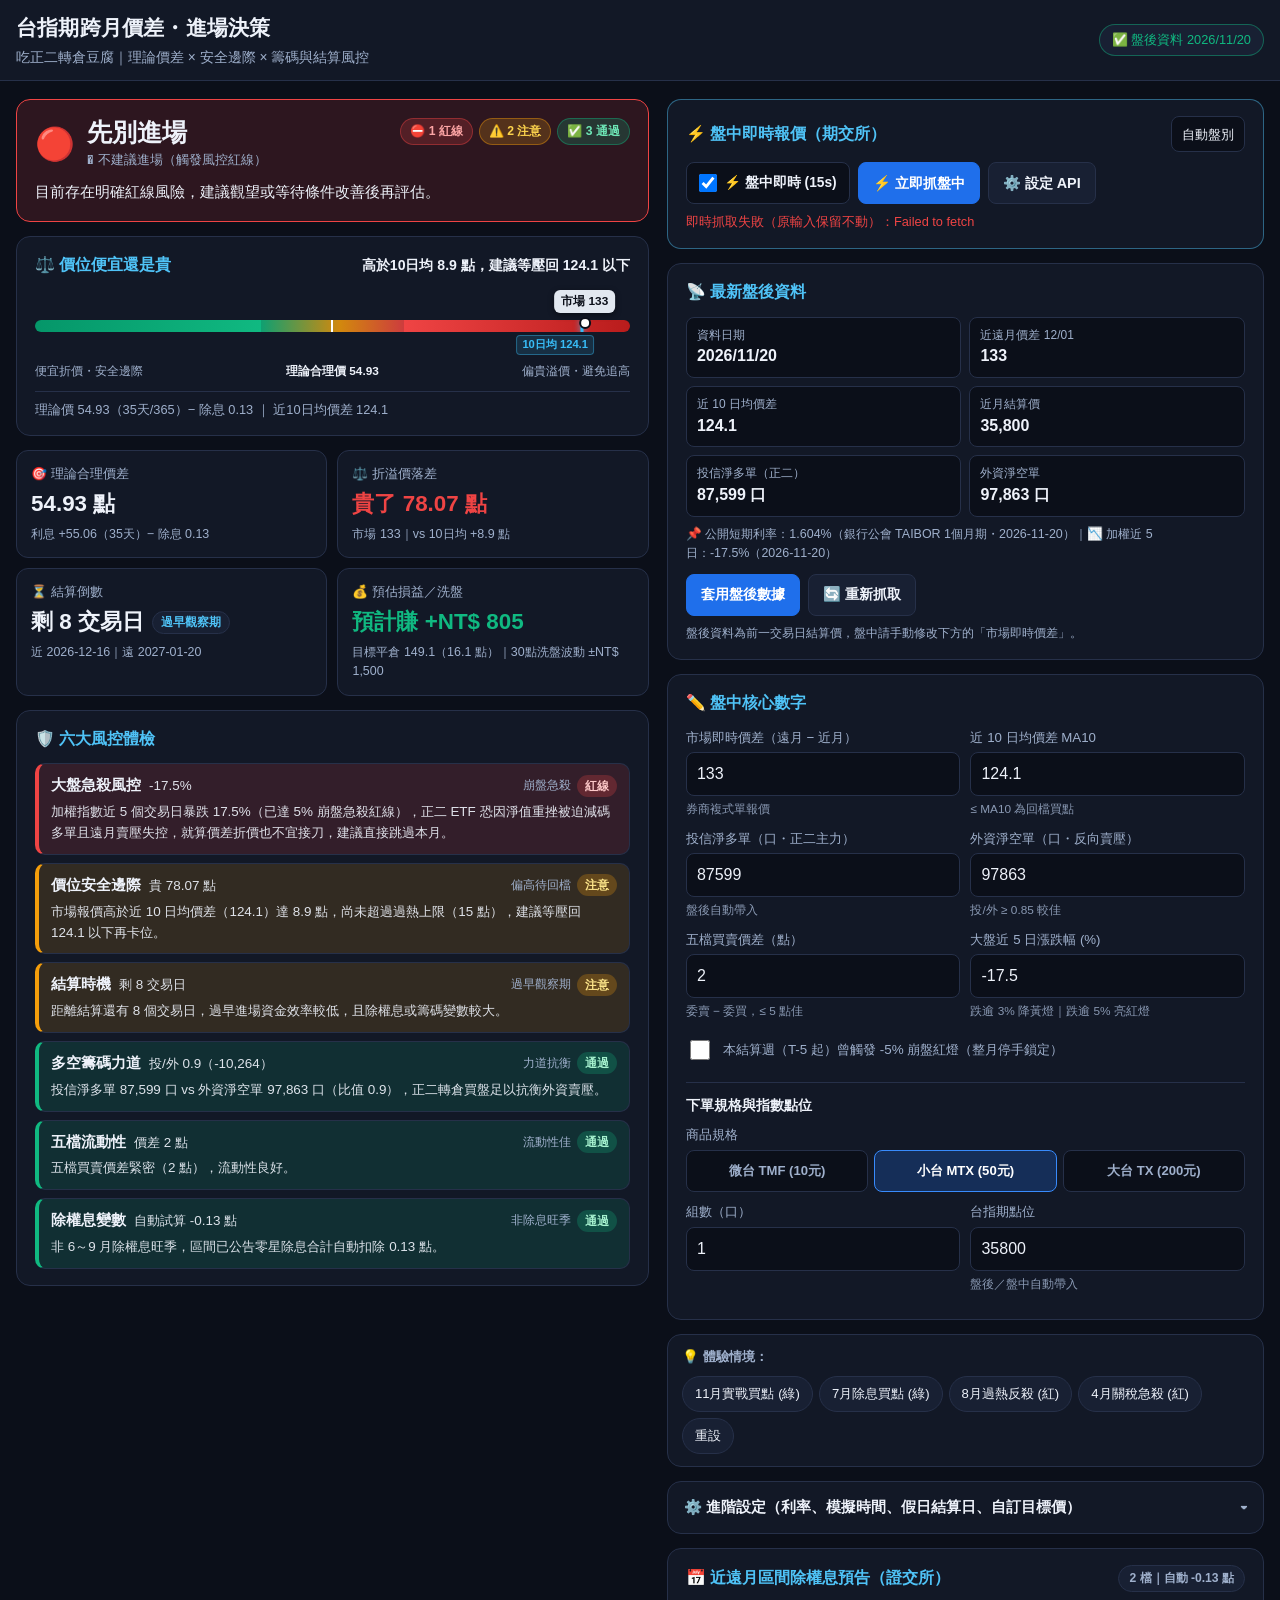
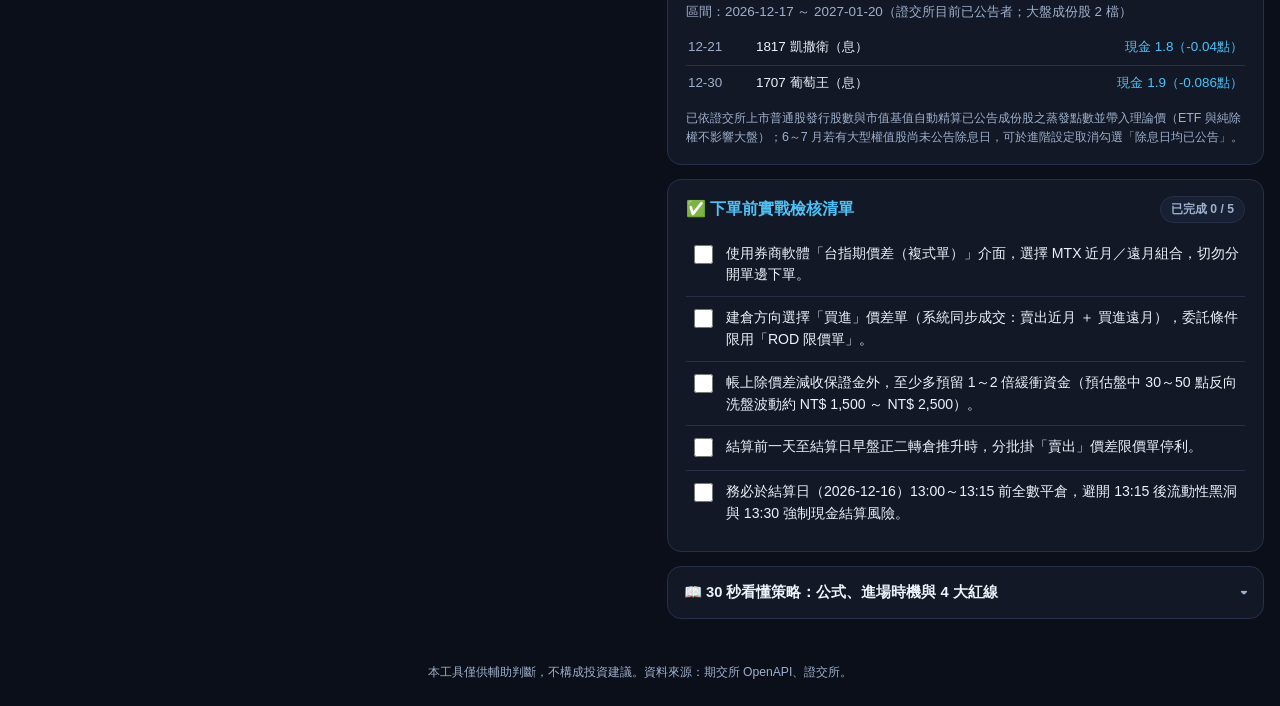
==== commit 2b544f02: "改為證交所自動精算除息蒸發點數並移除手填欄位" ====
--- a/index.html
+++ b/index.html
@@ -4,16 +4,16 @@
   <meta charset="UTF-8" />
   <meta name="viewport" content="width=device-width, initial-scale=1.0, viewport-fit=cover" />
   <title>台指期跨月價差 | 進場決策工具</title>
-  <link rel="icon" type="image/png" sizes="192x192" href="assets/icon-192.png?v=10" />
-  <link rel="apple-touch-icon" sizes="180x180" href="assets/apple-touch-icon.png?v=10" />
-  <link rel="manifest" href="manifest.json?v=10" />
+  <link rel="icon" type="image/png" sizes="192x192" href="assets/icon-192.png?v=11" />
+  <link rel="apple-touch-icon" sizes="180x180" href="assets/apple-touch-icon.png?v=11" />
+  <link rel="manifest" href="manifest.json?v=11" />
   <meta name="theme-color" content="#121826" />
   <meta name="apple-mobile-web-app-capable" content="yes" />
   <meta name="mobile-web-app-capable" content="yes" />
   <meta name="apple-mobile-web-app-status-bar-style" content="black-translucent" />
   <meta name="apple-mobile-web-app-title" content="跨月價差" />
   <meta property="og:title" content="台指期跨月價差（吃正二轉倉豆腐）進場決策工具" />
-  <link rel="stylesheet" href="index.css?v=10" />
+  <link rel="stylesheet" href="index.css?v=11" />
 </head>
 <body>
   <header class="app-header">
@@ -225,23 +225,13 @@
             </label>
           </div>
           <div class="row">
-            <label>區間預計除息點數
-              <input type="number" inputmode="decimal" id="expectedExDivPoints" step="1" min="0" />
-              <span class="field-tip">10～5月填 0；6～9月看晨報</span>
-            </label>
             <label>五檔買賣價差（點）
               <input type="number" inputmode="decimal" id="bidAskGap" step="1" min="0" />
               <span class="field-tip">委賣 − 委買，≤ 5 點佳</span>
             </label>
-          </div>
-          <div class="row">
             <label>大盤近 5 日漲跌幅 (%)
               <input type="number" inputmode="decimal" id="taiex5dChangePct" step="0.1" placeholder="選填" />
               <span class="field-tip">跌逾 3% 降黃燈｜跌逾 5% 亮紅燈</span>
-            </label>
-            <label>台指期點位
-              <input type="number" inputmode="decimal" id="indexLevel" step="10" />
-              <span class="field-tip">盤後／盤中自動帶入</span>
             </label>
           </div>
           <label class="check crash-lock-check">
@@ -250,7 +240,7 @@
           </label>
 
           <div class="divider"></div>
-          <div class="sub-heading">下單規格與口數</div>
+          <div class="sub-heading">下單規格與指數點位</div>
           <div class="seg-wrap">
             <span class="seg-label">商品規格</span>
             <div class="seg-group" role="group" aria-label="商品規格">
@@ -264,9 +254,15 @@
               <option value="TX">大台 TX</option>
             </select>
           </div>
-          <label>組數（口）
-            <input type="number" inputmode="numeric" id="contracts" min="1" />
-          </label>
+          <div class="row">
+            <label>組數（口）
+              <input type="number" inputmode="numeric" id="contracts" min="1" />
+            </label>
+            <label>台指期點位
+              <input type="number" inputmode="decimal" id="indexLevel" step="10" />
+              <span class="field-tip">盤後／盤中自動帶入</span>
+            </label>
+          </div>
           <div id="size-cut-note" class="size-cut-note hidden"></div>
         </div>
 
@@ -320,7 +316,7 @@
         </div>
         <div id="exdiv-window" class="muted"></div>
         <div id="exdiv-list" class="exdiv-list"></div>
-        <p class="hint">預估蒸發點數請參考期貨商晨報／XQ「各月份預估除息點數表」，再填入上方欄位。</p>
+        <p class="hint">已依證交所上市普通股發行股數與市值基值自動精算已公告成份股之蒸發點數並帶入理論價（ETF 與純除權不影響大盤）；6～7 月若有大型權值股尚未公告除息日，可於進階設定取消勾選「除息日均已公告」。</p>
       </div>
 
       <div class="card" id="sec-checklist">
@@ -357,7 +353,7 @@
 
   <footer class="footer">本工具僅供輔助判斷，不構成投資建議。資料來源：期交所 OpenAPI、證交所。</footer>
 
-  <script src="engine.js?v=10"></script>
-  <script src="app.js?v=10"></script>
+  <script src="engine.js?v=11"></script>
+  <script src="app.js?v=11"></script>
 </body>
 </html>
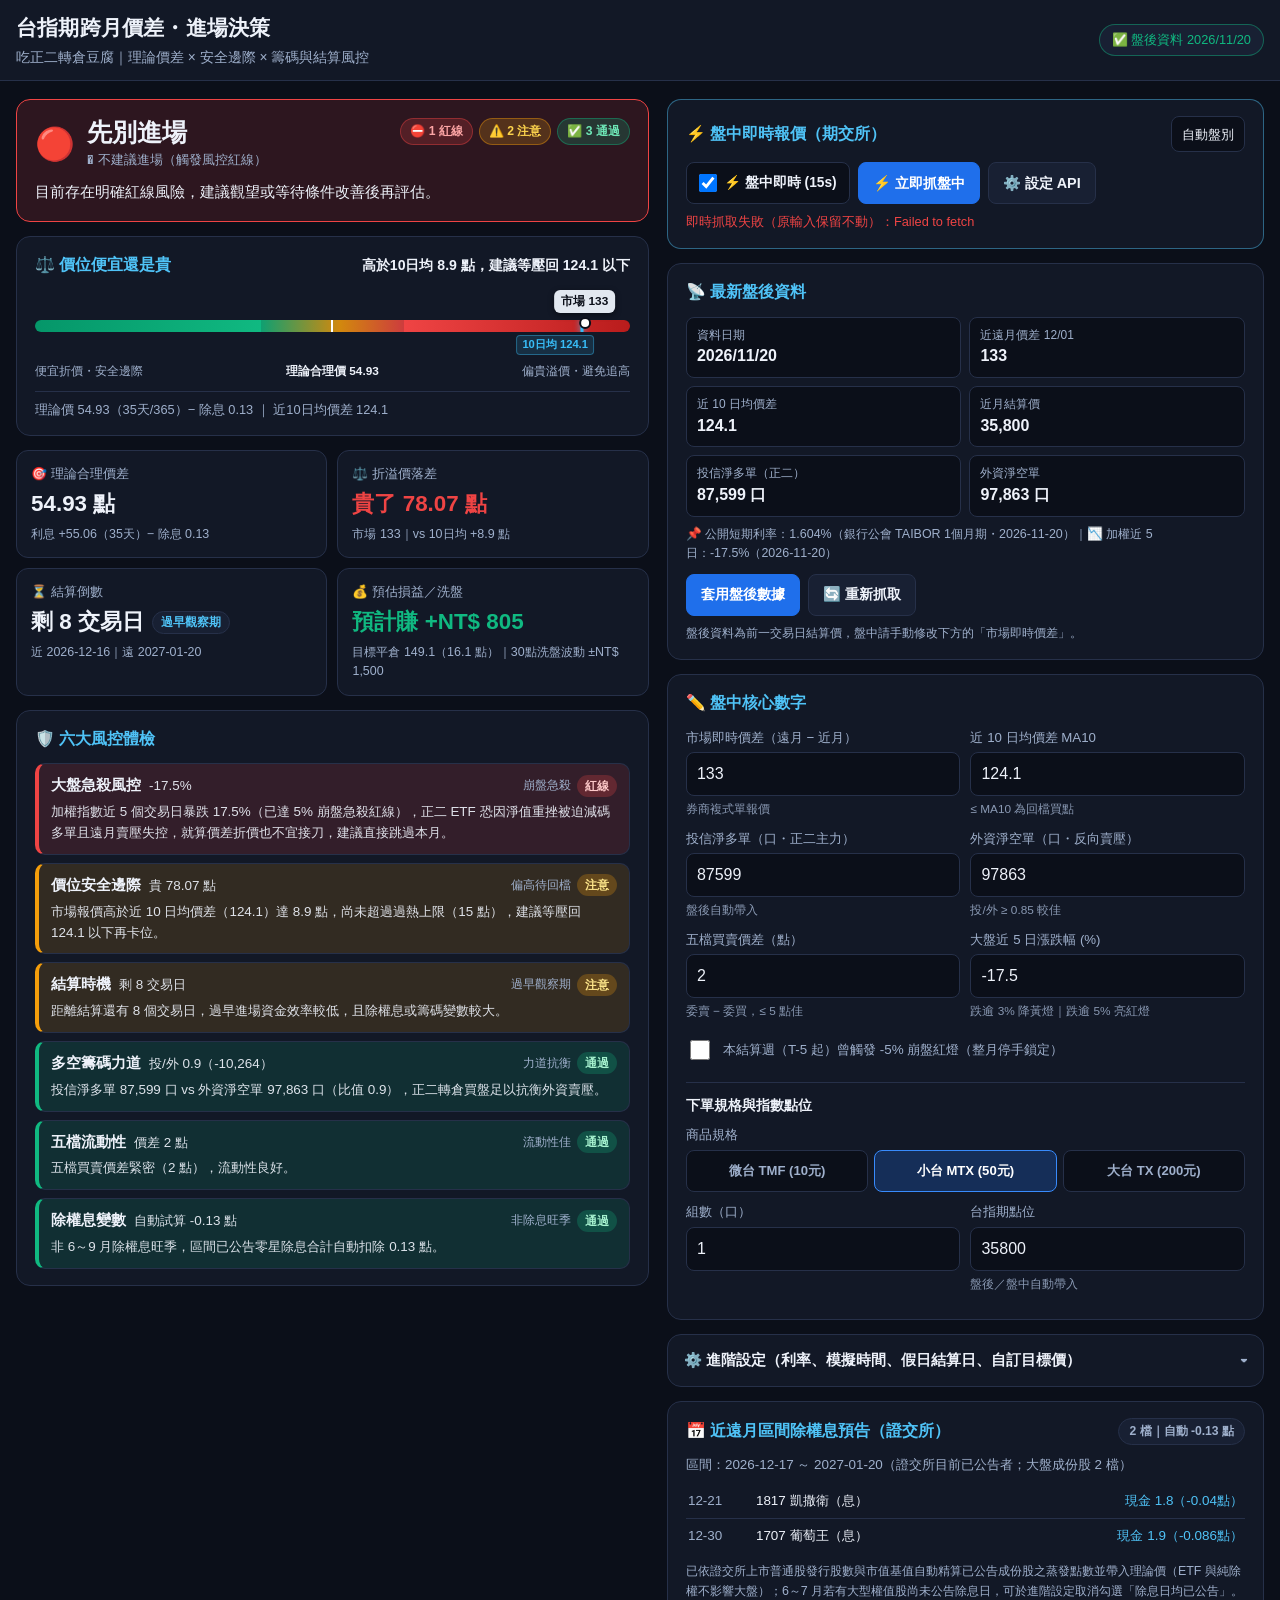
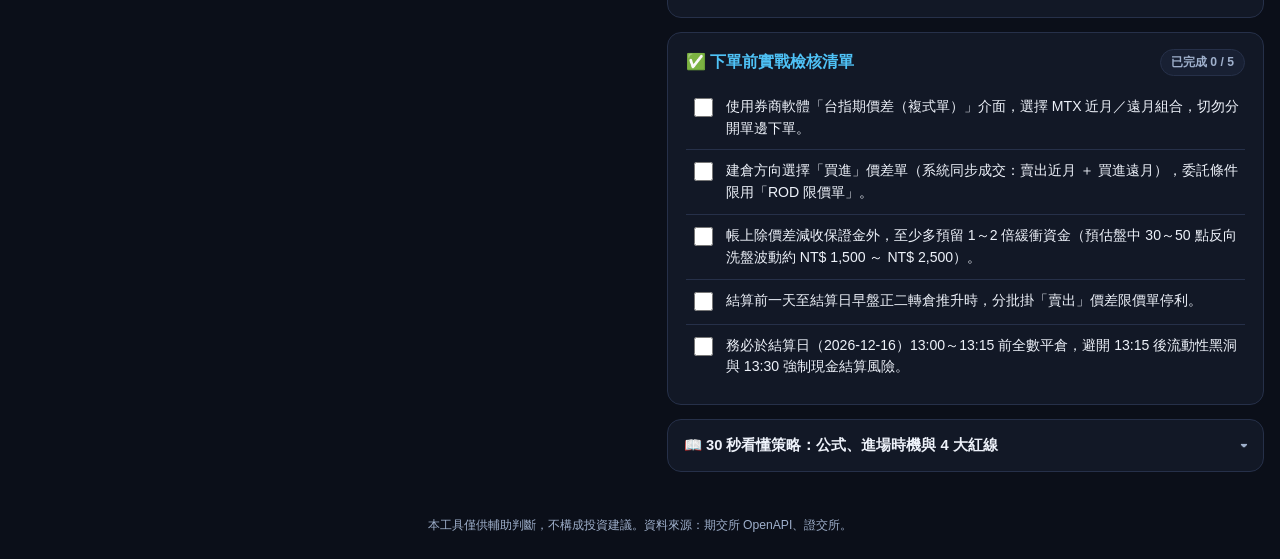
==== commit dd689398: "移除體驗情境區塊" ====
--- a/index.html
+++ b/index.html
@@ -4,16 +4,16 @@
   <meta charset="UTF-8" />
   <meta name="viewport" content="width=device-width, initial-scale=1.0, viewport-fit=cover" />
   <title>台指期跨月價差 | 進場決策工具</title>
-  <link rel="icon" type="image/png" sizes="192x192" href="assets/icon-192.png?v=11" />
-  <link rel="apple-touch-icon" sizes="180x180" href="assets/apple-touch-icon.png?v=11" />
-  <link rel="manifest" href="manifest.json?v=11" />
+  <link rel="icon" type="image/png" sizes="192x192" href="assets/icon-192.png?v=12" />
+  <link rel="apple-touch-icon" sizes="180x180" href="assets/apple-touch-icon.png?v=12" />
+  <link rel="manifest" href="manifest.json?v=12" />
   <meta name="theme-color" content="#121826" />
   <meta name="apple-mobile-web-app-capable" content="yes" />
   <meta name="mobile-web-app-capable" content="yes" />
   <meta name="apple-mobile-web-app-status-bar-style" content="black-translucent" />
   <meta name="apple-mobile-web-app-title" content="跨月價差" />
   <meta property="og:title" content="台指期跨月價差（吃正二轉倉豆腐）進場決策工具" />
-  <link rel="stylesheet" href="index.css?v=11" />
+  <link rel="stylesheet" href="index.css?v=12" />
 </head>
 <body>
   <header class="app-header">
@@ -264,19 +264,6 @@
             </label>
           </div>
           <div id="size-cut-note" class="size-cut-note hidden"></div>
-        </div>
-
-        <div class="card preset-card">
-          <div class="preset-bar">
-            <span class="preset-title">💡 體驗情境：</span>
-            <div class="chips">
-              <button type="button" class="chip" data-preset="nov_actual">11月實戰買點 (綠)</button>
-              <button type="button" class="chip" data-preset="july_discount">7月除息買點 (綠)</button>
-              <button type="button" class="chip" data-preset="aug_overheated">8月過熱反殺 (紅)</button>
-              <button type="button" class="chip" data-preset="apr_crash">4月關稅急殺 (紅)</button>
-              <button type="button" class="chip" data-preset="reset">重設</button>
-            </div>
-          </div>
         </div>
 
         <details class="card collapsible" id="advanced-panel">
@@ -353,7 +340,7 @@
 
   <footer class="footer">本工具僅供輔助判斷，不構成投資建議。資料來源：期交所 OpenAPI、證交所。</footer>
 
-  <script src="engine.js?v=11"></script>
-  <script src="app.js?v=11"></script>
+  <script src="engine.js?v=12"></script>
+  <script src="app.js?v=12"></script>
 </body>
 </html>
--- a/index.css
+++ b/index.css
@@ -492,23 +492,6 @@
 .btn.primary { background: #1f6feb; border-color: #1f6feb; color: #fff; }
 .btn:active { transform: scale(0.98); }
 
-/* Presets */
-.preset-card { padding: 12px 14px; }
-.preset-bar { display: flex; align-items: center; gap: 8px; flex-wrap: wrap; }
-.preset-title { font-size: 0.84rem; color: var(--muted); font-weight: 600; }
-.chips { display: flex; gap: 6px; flex-wrap: wrap; }
-.chip {
-  min-height: 36px;
-  border: 1px solid var(--border);
-  background: var(--panel-2);
-  color: var(--text);
-  border-radius: 999px;
-  padding: 6px 12px;
-  font-size: 0.82rem;
-  cursor: pointer;
-}
-.chip:hover { border-color: var(--accent); }
-
 /* Live Intraday Card */
 .live-card { border-color: rgba(79, 195, 247, 0.45); }
 .live-header {
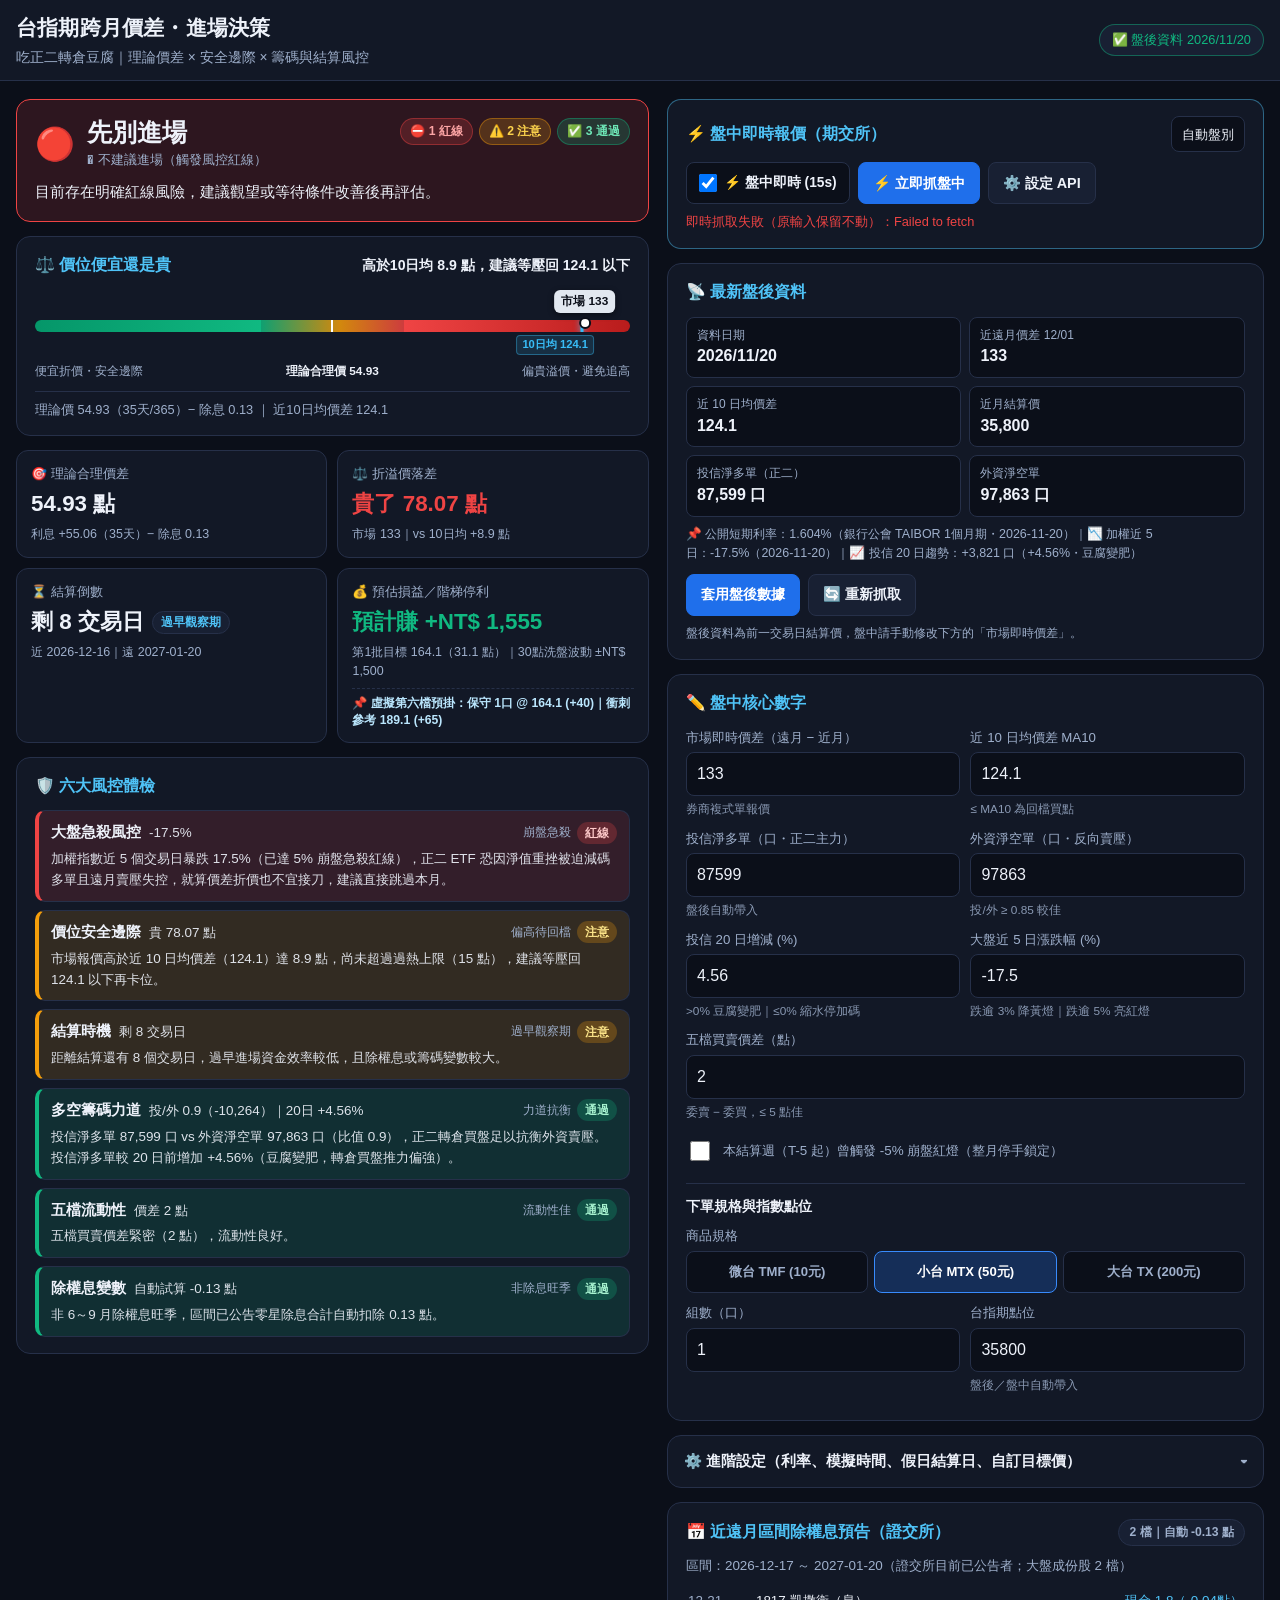
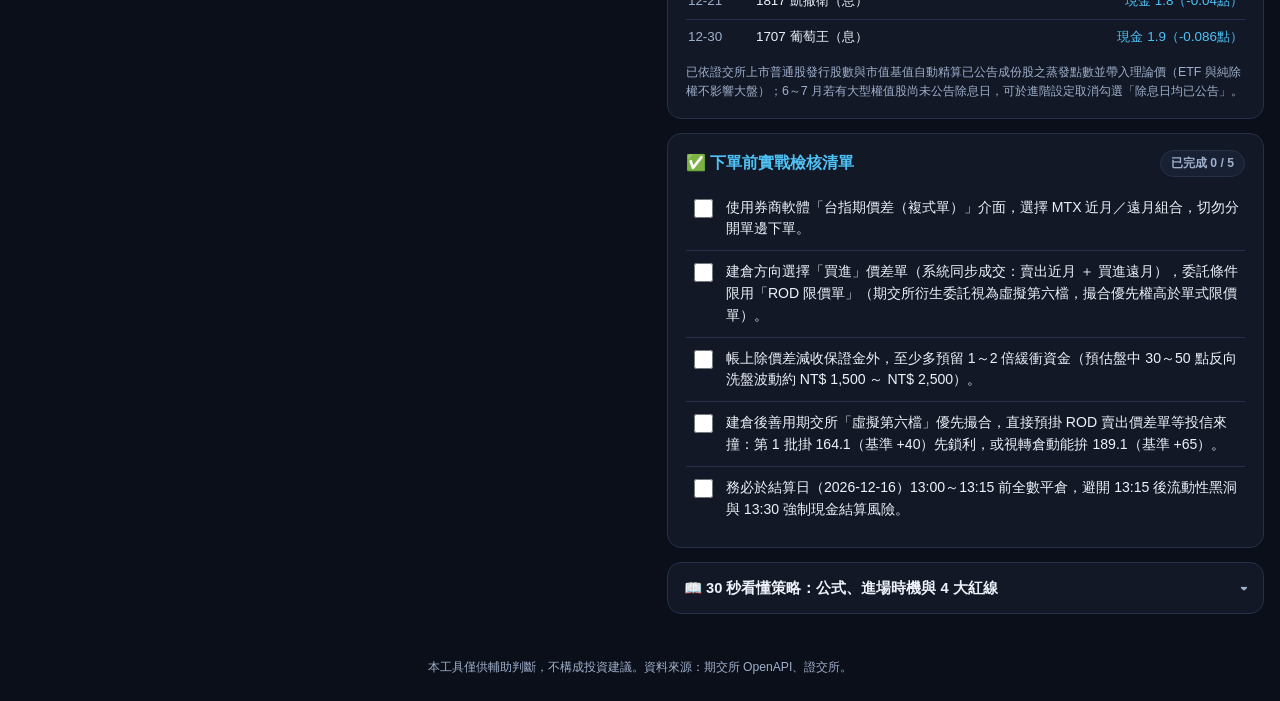
==== commit 393a1115: "feat: add trust 20d trend filter and +40/+65 exit ladder" ====
--- a/index.html
+++ b/index.html
@@ -4,16 +4,16 @@
   <meta charset="UTF-8" />
   <meta name="viewport" content="width=device-width, initial-scale=1.0, viewport-fit=cover" />
   <title>台指期跨月價差 | 進場決策工具</title>
-  <link rel="icon" type="image/png" sizes="192x192" href="assets/icon-192.png?v=12" />
-  <link rel="apple-touch-icon" sizes="180x180" href="assets/apple-touch-icon.png?v=12" />
-  <link rel="manifest" href="manifest.json?v=12" />
+  <link rel="icon" type="image/png" sizes="192x192" href="assets/icon-192.png?v=14" />
+  <link rel="apple-touch-icon" sizes="180x180" href="assets/apple-touch-icon.png?v=14" />
+  <link rel="manifest" href="manifest.json?v=14" />
   <meta name="theme-color" content="#121826" />
   <meta name="apple-mobile-web-app-capable" content="yes" />
   <meta name="mobile-web-app-capable" content="yes" />
   <meta name="apple-mobile-web-app-status-bar-style" content="black-translucent" />
   <meta name="apple-mobile-web-app-title" content="跨月價差" />
   <meta property="og:title" content="台指期跨月價差（吃正二轉倉豆腐）進場決策工具" />
-  <link rel="stylesheet" href="index.css?v=12" />
+  <link rel="stylesheet" href="index.css?v=14" />
 </head>
 <body>
   <header class="app-header">
@@ -109,9 +109,10 @@
           <div class="m-sub" id="m-days-sub">--</div>
         </div>
         <div class="metric">
-          <div class="m-label">💰 預估損益／洗盤</div>
+          <div class="m-label">💰 預估損益／階梯停利</div>
           <div class="m-value" id="m-profit">--</div>
           <div class="m-sub" id="m-profit-sub">--</div>
+          <div class="m-ladder hidden" id="m-profit-ladder"></div>
         </div>
       </div>
 
@@ -225,13 +226,19 @@
             </label>
           </div>
           <div class="row">
+            <label>投信 20 日增減 (%)
+              <input type="number" inputmode="decimal" id="trustChange20dPct" step="0.1" placeholder="選填" />
+              <span class="field-tip">&gt;0% 豆腐變肥｜≤0% 縮水停加碼</span>
+            </label>
+            <label>大盤近 5 日漲跌幅 (%)
+              <input type="number" inputmode="decimal" id="taiex5dChangePct" step="0.1" placeholder="選填" />
+              <span class="field-tip">跌逾 3% 降黃燈｜跌逾 5% 亮紅燈</span>
+            </label>
+          </div>
+          <div class="field-single">
             <label>五檔買賣價差（點）
               <input type="number" inputmode="decimal" id="bidAskGap" step="1" min="0" />
               <span class="field-tip">委賣 − 委買，≤ 5 點佳</span>
-            </label>
-            <label>大盤近 5 日漲跌幅 (%)
-              <input type="number" inputmode="decimal" id="taiex5dChangePct" step="0.1" placeholder="選填" />
-              <span class="field-tip">跌逾 3% 降黃燈｜跌逾 5% 亮紅燈</span>
             </label>
           </div>
           <label class="check crash-lock-check">
@@ -285,7 +292,7 @@
                 <input type="number" inputmode="decimal" id="annualRatePct" step="0.001" />
               </label>
               <label>自訂目標平倉價差
-                <input type="number" inputmode="decimal" id="targetExitSpread" step="1" placeholder="預設理論 +25" />
+                <input type="number" inputmode="decimal" id="targetExitSpread" step="1" placeholder="預設階梯 +40/+65" />
               </label>
             </div>
             <label class="check">
@@ -324,10 +331,13 @@
             • <strong>價值折價買點</strong>：報價低於理論價，具絕對安全邊際。<br />
             • <strong>回檔買點</strong>：正價差常態下若壓回至「近 10 日均價差（MA10）」以下，代表短線沒追高，也屬於安全卡位區。
           </p>
-          <p><strong>2. 多空籌碼拔河（投信多 vs 外資空）、除權降口與超值加碼</strong><br />
-            正二 ETF 轉倉主力反映在「投信淨多單」，當 <strong>投信淨多 ÷ 外資淨空 ≥ 0.85</strong> 時買盤足以抗衡；於 <strong>6～7 月或預計除息 ≥ 150 點高峰</strong> 自動建議口數減半。綠燈且報價壓回 <strong>≤ min(理論價, MA10)</strong> 時提醒可放大 <strong>2 倍口數</strong>（除權高峰仍維持減半上限，最多回到原設定口數）。
+          <p><strong>2. 多空籌碼、投信 20 日趨勢、除權降口與超值加碼</strong><br />
+            ETF（正二＋高息 ETF）轉倉主力反映在「投信淨多單」，當 <strong>投信淨多 ÷ 外資淨空 ≥ 0.85</strong> 時買盤足以抗衡；系統同步追蹤<strong>投信淨多單較 20 日前增減</strong>（變肥＝推力強；縮水＝暫停 2 倍加碼）。於 <strong>6～7 月或預計除息 ≥ 150 點高峰</strong> 自動建議口數減半。綠燈、投信未縮水且報價壓回 <strong>≤ min(理論價, MA10)</strong> 時提醒可放大 <strong>2 倍口數</strong>（除權高峰仍維持減半上限，最多回到原設定口數）。
           </p>
-          <p><strong>3. 絕對不能碰的 4 個風控紅線</strong><br />
+          <p><strong>3. 期交所「虛擬第六檔」階梯預掛停利</strong><br />
+            台指期跨月價差 ROD 限價單會轉為單式盤口的「最佳衍生一檔（虛擬第六檔）」，<strong>撮合優先權高於一般單式限價單</strong>。建倉後建議直接以基準價（<code>max(理論價, MA10)</code>）預掛階梯 ROD 賣單等投信轉倉來撞：<strong>第 1 批 +40 點</strong>先鎖利、<strong>第 2 批 +65 點</strong>（或結算日 13:15 前平倉）。
+          </p>
+          <p><strong>4. 絕對不能碰的 4 個風控紅線</strong><br />
             ① <strong>結算日 13:15 後</strong>：五檔稀疏滑價大，13:30 未平倉會留下純遠月多單裸露風險。<br />
             ② <strong>短線過熱追高</strong>：同時高於理論價且超漲近 10 日均價差（超過動態過熱上限），或<strong>五檔跳空 ≥ 15 點</strong>。<br />
             ③ <strong>外資籌碼壓制</strong>：投信買盤顯著不敵外資空單且缺乏折價保護。<br />
@@ -340,7 +350,7 @@
 
   <footer class="footer">本工具僅供輔助判斷，不構成投資建議。資料來源：期交所 OpenAPI、證交所。</footer>
 
-  <script src="engine.js?v=12"></script>
-  <script src="app.js?v=12"></script>
+  <script src="engine.js?v=14"></script>
+  <script src="app.js?v=14"></script>
 </body>
 </html>
--- a/index.css
+++ b/index.css
@@ -211,6 +211,12 @@
   border-left: 4px solid var(--accent);
   color: #bae6fd;
 }
+.scale-up-banner.warn-pause {
+  background: var(--yellow-bg);
+  border: 1px solid rgba(245, 158, 11, 0.55);
+  border-left: 4px solid var(--yellow);
+  color: #fde68a;
+}
 
 /* Spread Valuation Gauge */
 .gauge-header {
@@ -339,6 +345,15 @@
 .m-value-row { display: flex; align-items: center; gap: 8px; flex-wrap: wrap; }
 .m-value { font-size: 1.4rem; font-weight: 700; margin: 3px 0; word-break: break-word; }
 .m-sub { font-size: 0.78rem; color: var(--muted); }
+.m-ladder {
+  margin-top: 6px;
+  padding-top: 6px;
+  border-top: 1px dashed var(--border);
+  font-size: 0.76rem;
+  font-weight: 600;
+  color: #bae6fd;
+  line-height: 1.4;
+}
 .pos { color: var(--green); }
 .neg { color: var(--red); }
 
@@ -417,6 +432,7 @@
 
 /* Inputs & Forms */
 .row { display: grid; grid-template-columns: 1fr 1fr; gap: 10px; margin-bottom: 10px; }
+.field-single { margin-bottom: 10px; }
 label { display: flex; flex-direction: column; gap: 4px; font-size: 0.83rem; color: var(--muted); min-width: 0; }
 .field-tip { font-size: 0.74rem; color: var(--muted); opacity: 0.85; }
 input[type="number"], input[type="date"], input[type="datetime-local"], input[type="url"], select {
